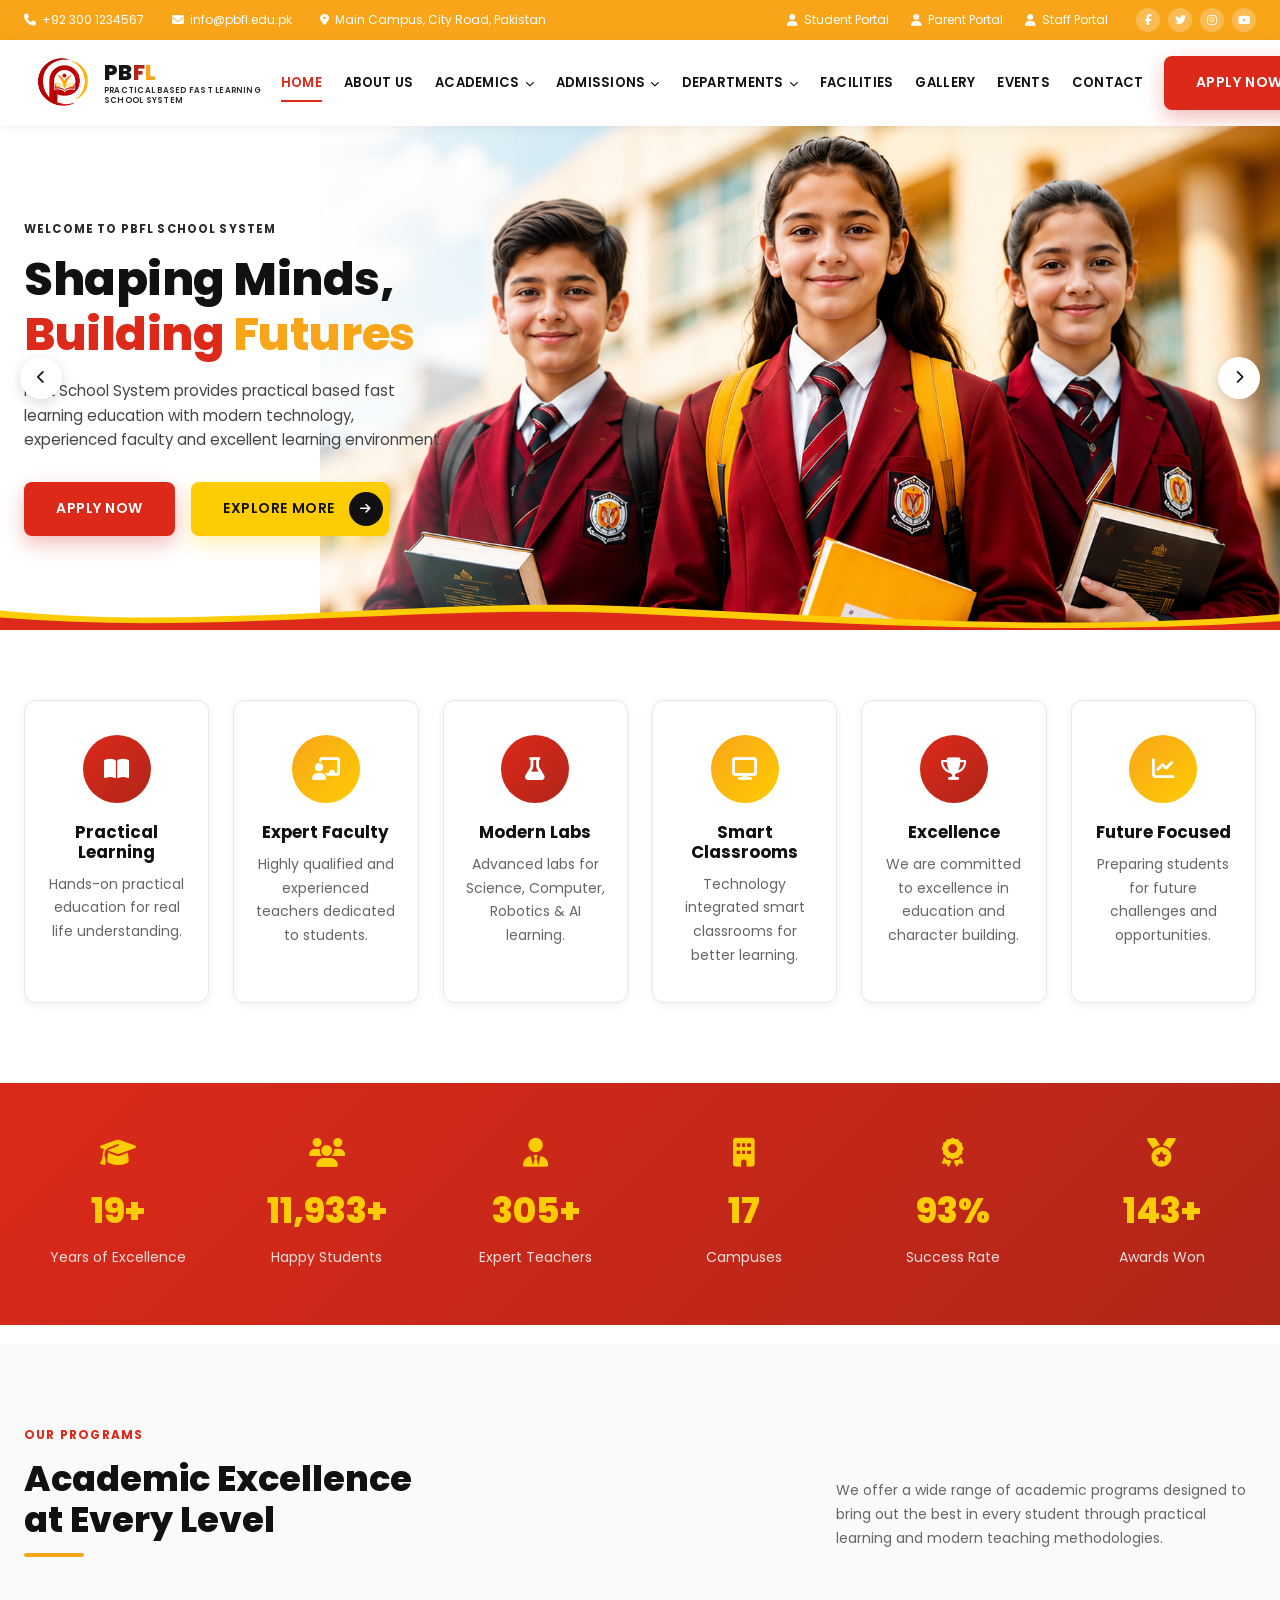
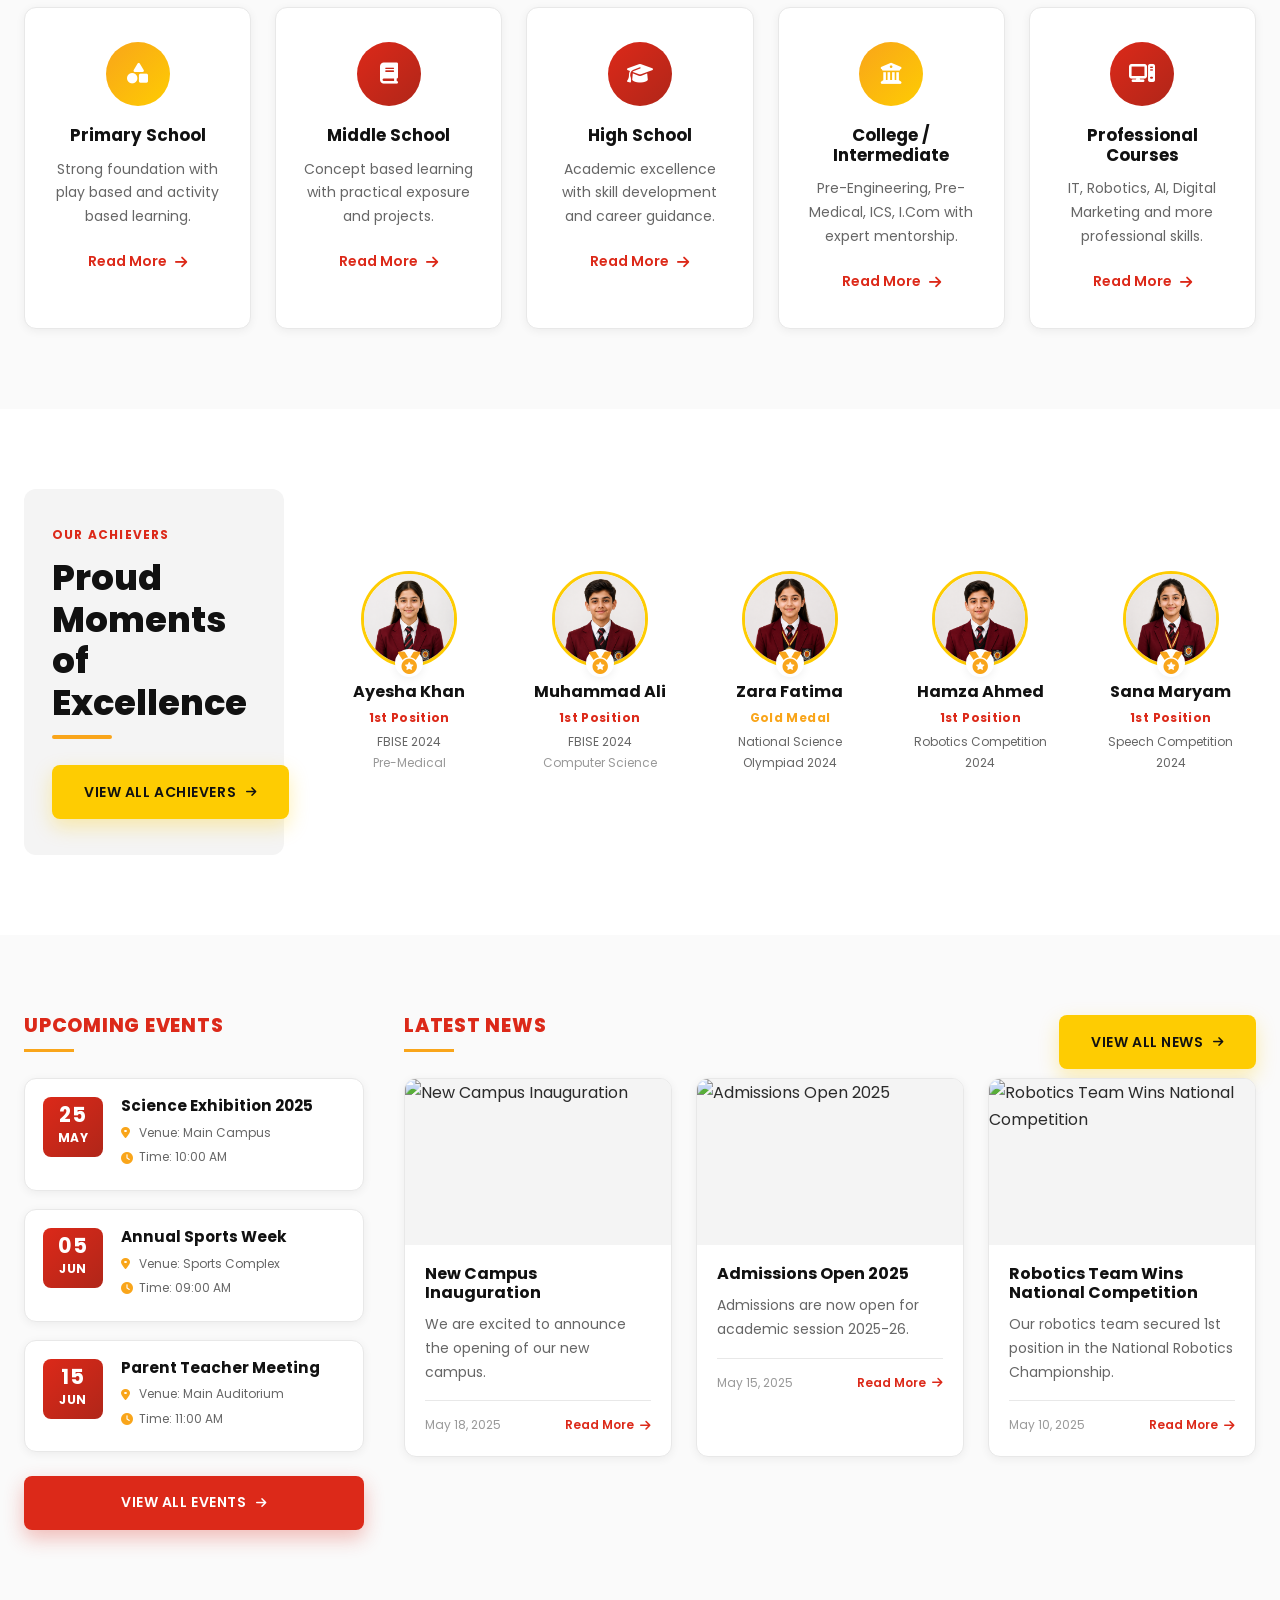
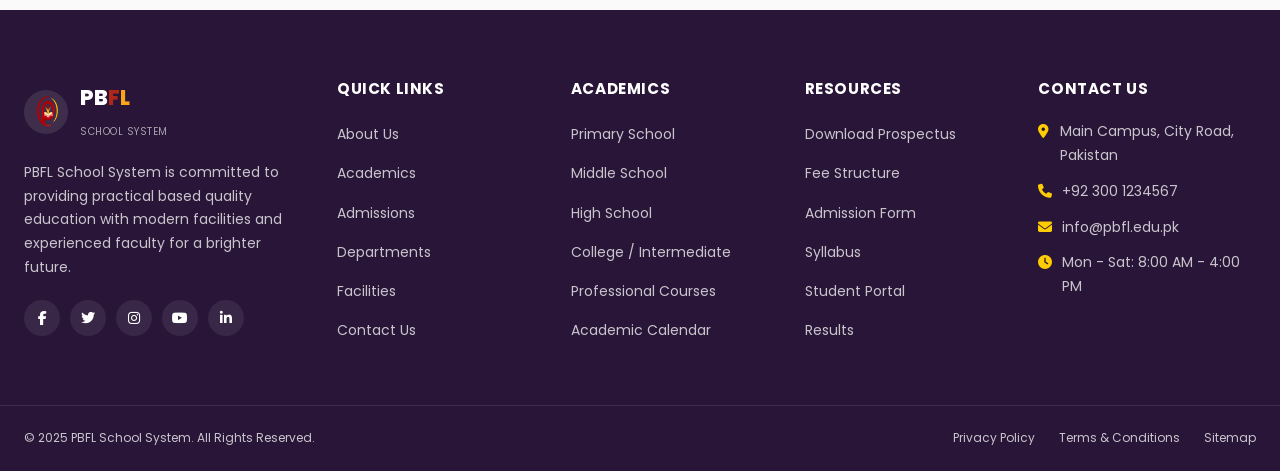
==== index.html @ dac90cd0 "add the indexfile" ====
<!doctype html>
<html lang="en">
  <head>
    <meta charset="UTF-8" />
    <meta name="viewport" content="width=device-width, initial-scale=1.0" />
    <title>PBFL School System | Shaping Minds, Building Futures</title>
    <meta
      name="description"
      content="PBFL School System provides practical based fast learning education with modern technology, experienced faculty and excellent learning environment."
    />
    <link rel="preconnect" href="https://fonts.googleapis.com" />
    <link rel="preconnect" href="https://fonts.gstatic.com" crossorigin />
    <link
      href="https://fonts.googleapis.com/css2?family=Poppins:wght@300;400;500;600;700;800;900&display=swap"
      rel="stylesheet"
    />
    <link
      rel="stylesheet"
      href="https://cdnjs.cloudflare.com/ajax/libs/font-awesome/6.5.1/css/all.min.css"
    />
    <link rel="stylesheet" href="style.css" />
  </head>
  <body>
    <header class="site-header" id="siteHeader">
      <div class="top-bar">
        <div class="container top-bar__inner">
          <ul class="top-bar__contact">
            <li><i class="fa-solid fa-phone"></i> +92 300 1234567</li>
            <li><i class="fa-solid fa-envelope"></i> info@pbfl.edu.pk</li>
            <li>
              <i class="fa-solid fa-location-dot"></i> Main Campus, City Road,
              Pakistan
            </li>
          </ul>
          <div class="top-bar__right">
            <ul class="top-bar__portals">
              <li>
                <a href="#"><i class="fa-solid fa-user"></i> Student Portal</a>
              </li>
              <li>
                <a href="#"><i class="fa-solid fa-user"></i> Parent Portal</a>
              </li>
              <li>
                <a href="#"><i class="fa-solid fa-user"></i> Staff Portal</a>
              </li>
            </ul>
            <ul class="top-bar__social">
              <li>
                <a href="#" aria-label="Facebook"
                  ><i class="fa-brands fa-facebook-f"></i
                ></a>
              </li>
              <li>
                <a href="#" aria-label="Twitter"
                  ><i class="fa-brands fa-twitter"></i
                ></a>
              </li>
              <li>
                <a href="#" aria-label="Instagram"
                  ><i class="fa-brands fa-instagram"></i
                ></a>
              </li>
              <li>
                <a href="#" aria-label="YouTube"
                  ><i class="fa-brands fa-youtube"></i
                ></a>
              </li>
            </ul>
          </div>
        </div>
      </div>

      <nav class="navbar" id="navbar">
        <div class="container navbar__inner">
          <a href="#" class="navbar__logo">
            <img
              src="images/logo-1.png"
              alt="PBFL School System Logo"
              class="navbar__logo-img"
            />
            <span class="navbar__logo-text">
              <strong
                ><span class="logo-letter logo-letter--dark">P</span
                ><span class="logo-letter logo-letter--dark">B</span
                ><span class="logo-letter logo-letter--red">F</span
                ><span class="logo-letter logo-letter--gold">L</span></strong
              >
              <small>PRACTICAL BASED FAST LEARNING<br />SCHOOL SYSTEM</small>
            </span>
          </a>

          <ul class="navbar__menu" id="navbarMenu">
            <li><a href="#home" class="active">HOME</a></li>
            <li><a href="#about">ABOUT US</a></li>
            <li class="has-dropdown">
              <a href="#academics"
                >ACADEMICS <i class="fa-solid fa-chevron-down"></i
              ></a>
              <ul class="dropdown">
                <li><a href="#">Primary School</a></li>
                <li><a href="#">Middle School</a></li>
                <li><a href="#">High School</a></li>
              </ul>
            </li>
            <li class="has-dropdown">
              <a href="#admissions"
                >ADMISSIONS <i class="fa-solid fa-chevron-down"></i
              ></a>
              <ul class="dropdown">
                <li><a href="#">Admission Form</a></li>
                <li><a href="#">Fee Structure</a></li>
                <li><a href="#">Prospectus</a></li>
              </ul>
            </li>
            <li class="has-dropdown">
              <a href="#departments"
                >DEPARTMENTS <i class="fa-solid fa-chevron-down"></i
              ></a>
              <ul class="dropdown">
                <li><a href="#">Science</a></li>
                <li><a href="#">Computer</a></li>
                <li><a href="#">Arts</a></li>
              </ul>
            </li>
            <li><a href="#facilities">FACILITIES</a></li>
            <li><a href="#gallery">GALLERY</a></li>
            <li><a href="#events">EVENTS</a></li>
            <li><a href="#contact">CONTACT</a></li>
          </ul>

          <a href="#admissions" class="btn btn--primary navbar__cta"
            >APPLY NOW</a
          >

          <button
            class="navbar__toggle"
            id="navbarToggle"
            aria-label="Toggle navigation"
          >
            <span></span>
            <span></span>
            <span></span>
          </button>
        </div>
      </nav>
    </header>

    <main>
      <!-- Hero Section -->
      <section class="hero" id="home">
        <div class="hero__bg">
          <img
            src="images/hero.png"
            alt="PBFL students holding books"
            class="hero__bg-image"
          />
          <div class="hero__bg-overlay"></div>
        </div>

        <div class="container hero__inner">
          <div class="hero__content" data-reveal>
            <p class="hero__eyebrow">WELCOME TO PBFL SCHOOL SYSTEM</p>
            <h1 class="hero__heading">
              Shaping Minds,<br />
              <span class="text-highlight"
                >Building <span class="text-gold">Futures</span></span
              >
            </h1>
            <p class="hero__description">
              PBFL School System provides practical based fast learning
              education with modern technology, experienced faculty and
              excellent learning environment.
            </p>
            <div class="hero__buttons">
              <a href="#admissions" class="btn btn--primary">APPLY NOW</a>
              <a href="#about" class="btn btn--secondary"
                >EXPLORE MORE <i class="fa-solid fa-arrow-right"></i
              ></a>
            </div>
          </div>
        </div>

        <button
          class="hero__arrow hero__arrow--left"
          aria-label="Previous slide"
          id="heroPrev"
        >
          <i class="fa-solid fa-chevron-left"></i>
        </button>
        <button
          class="hero__arrow hero__arrow--right"
          aria-label="Next slide"
          id="heroNext"
        >
          <i class="fa-solid fa-chevron-right"></i>
        </button>

        <div class="hero__wave">
          <svg
            viewBox="0 0 1440 100"
            preserveAspectRatio="none"
            xmlns="http://www.w3.org/2000/svg"
          >
            <path
              d="M0,40 C240,100 480,0 720,30 C960,60 1200,100 1440,50 L1440,100 L0,100 Z"
              class="hero__wave-gold"
            ></path>
            <path
              d="M0,60 C240,110 480,20 720,50 C960,80 1200,110 1440,70 L1440,100 L0,100 Z"
              class="hero__wave-red"
            ></path>
          </svg>
        </div>
      </section>

      <!-- Features -->
      <section class="features">
        <div class="container features__grid">
          <div class="feature-card" data-reveal>
            <div class="feature-card__icon feature-card__icon--red">
              <i class="fa-solid fa-book-open"></i>
            </div>
            <h3>Practical Learning</h3>
            <p>Hands-on practical education for real life understanding.</p>
          </div>
          <div class="feature-card" data-reveal>
            <div class="feature-card__icon feature-card__icon--gold">
              <i class="fa-solid fa-chalkboard-user"></i>
            </div>
            <h3>Expert Faculty</h3>
            <p>
              Highly qualified and experienced teachers dedicated to students.
            </p>
          </div>
          <div class="feature-card" data-reveal>
            <div class="feature-card__icon feature-card__icon--red">
              <i class="fa-solid fa-flask"></i>
            </div>
            <h3>Modern Labs</h3>
            <p>
              Advanced labs for Science, Computer, Robotics &amp; AI learning.
            </p>
          </div>
          <div class="feature-card" data-reveal>
            <div class="feature-card__icon feature-card__icon--gold">
              <i class="fa-solid fa-display"></i>
            </div>
            <h3>Smart Classrooms</h3>
            <p>Technology integrated smart classrooms for better learning.</p>
          </div>
          <div class="feature-card" data-reveal>
            <div class="feature-card__icon feature-card__icon--red">
              <i class="fa-solid fa-trophy"></i>
            </div>
            <h3>Excellence</h3>
            <p>
              We are committed to excellence in education and character
              building.
            </p>
          </div>
          <div class="feature-card" data-reveal>
            <div class="feature-card__icon feature-card__icon--gold">
              <i class="fa-solid fa-chart-line"></i>
            </div>
            <h3>Future Focused</h3>
            <p>Preparing students for future challenges and opportunities.</p>
          </div>
        </div>
      </section>

      <!-- Statistics -->
      <section class="statistics">
        <div class="container statistics__grid">
          <div class="stat-item" data-reveal>
            <i class="fa-solid fa-graduation-cap"></i>
            <span class="stat-item__number" data-count="20" data-suffix="+"
              >0</span
            >
            <p>Years of Excellence</p>
          </div>
          <div class="stat-item" data-reveal>
            <i class="fa-solid fa-users"></i>
            <span class="stat-item__number" data-count="12500" data-suffix="+"
              >0</span
            >
            <p>Happy Students</p>
          </div>
          <div class="stat-item" data-reveal>
            <i class="fa-solid fa-user-tie"></i>
            <span class="stat-item__number" data-count="320" data-suffix="+"
              >0</span
            >
            <p>Expert Teachers</p>
          </div>
          <div class="stat-item" data-reveal>
            <i class="fa-solid fa-building"></i>
            <span class="stat-item__number" data-count="18" data-suffix=""
              >0</span
            >
            <p>Campuses</p>
          </div>
          <div class="stat-item" data-reveal>
            <i class="fa-solid fa-award"></i>
            <span class="stat-item__number" data-count="98" data-suffix="%"
              >0</span
            >
            <p>Success Rate</p>
          </div>
          <div class="stat-item" data-reveal>
            <i class="fa-solid fa-medal"></i>
            <span class="stat-item__number" data-count="150" data-suffix="+"
              >0</span
            >
            <p>Awards Won</p>
          </div>
        </div>
      </section>

      <!-- Programs -->
      <section class="programs" id="academics">
        <div class="container">
          <div class="section-head">
            <div class="section-head__text" data-reveal>
              <p class="section-head__eyebrow">OUR PROGRAMS</p>
              <h2 class="section-head__title">
                Academic Excellence<br />at Every Level
              </h2>
            </div>
            <p class="section-head__desc" data-reveal>
              We offer a wide range of academic programs designed to bring out
              the best in every student through practical learning and modern
              teaching methodologies.
            </p>
          </div>

          <div class="programs__grid">
            <div class="program-card" data-reveal>
              <div class="program-card__icon program-card__icon--gold">
                <i class="fa-solid fa-shapes"></i>
              </div>
              <h3>Primary School</h3>
              <p>
                Strong foundation with play based and activity based learning.
              </p>
              <a href="#" class="read-more"
                >Read More <i class="fa-solid fa-arrow-right"></i
              ></a>
            </div>
            <div class="program-card" data-reveal>
              <div class="program-card__icon program-card__icon--red">
                <i class="fa-solid fa-book"></i>
              </div>
              <h3>Middle School</h3>
              <p>
                Concept based learning with practical exposure and projects.
              </p>
              <a href="#" class="read-more"
                >Read More <i class="fa-solid fa-arrow-right"></i
              ></a>
            </div>
            <div class="program-card" data-reveal>
              <div class="program-card__icon program-card__icon--red">
                <i class="fa-solid fa-graduation-cap"></i>
              </div>
              <h3>High School</h3>
              <p>
                Academic excellence with skill development and career guidance.
              </p>
              <a href="#" class="read-more"
                >Read More <i class="fa-solid fa-arrow-right"></i
              ></a>
            </div>
            <div class="program-card" data-reveal>
              <div class="program-card__icon program-card__icon--gold">
                <i class="fa-solid fa-building-columns"></i>
              </div>
              <h3>College / Intermediate</h3>
              <p>
                Pre-Engineering, Pre-Medical, ICS, I.Com with expert mentorship.
              </p>
              <a href="#" class="read-more"
                >Read More <i class="fa-solid fa-arrow-right"></i
              ></a>
            </div>
            <div class="program-card" data-reveal>
              <div class="program-card__icon program-card__icon--red">
                <i class="fa-solid fa-computer"></i>
              </div>
              <h3>Professional Courses</h3>
              <p>
                IT, Robotics, AI, Digital Marketing and more professional
                skills.
              </p>
              <a href="#" class="read-more"
                >Read More <i class="fa-solid fa-arrow-right"></i
              ></a>
            </div>
          </div>
        </div>
      </section>

      <!-- Achievers -->
      <section class="achievers">
        <div class="container achievers__inner">
          <div class="achievers__intro" data-reveal>
            <p class="section-head__eyebrow">OUR ACHIEVERS</p>
            <h2 class="section-head__title">
              Proud Moments<br />of Excellence
            </h2>
            <a href="#" class="btn btn--secondary"
              >VIEW ALL ACHIEVERS <i class="fa-solid fa-arrow-right"></i
            ></a>
          </div>

          <div class="achievers__list">
            <div class="achiever-card" data-reveal>
              <div class="achiever-card__avatar">
                <img src="images/acheiver-1.png" alt="Ayesha Khan" />
                <i
                  class="fa-solid fa-medal achiever-card__wreath"
                  aria-hidden="true"
                ></i>
              </div>
              <h4>Ayesha Khan</h4>
              <p class="achiever-card__position">1st Position</p>
              <p class="achiever-card__detail">FBISE 2024</p>
              <p class="achiever-card__sub">Pre-Medical</p>
            </div>
            <div class="achiever-card" data-reveal>
              <div class="achiever-card__avatar">
                <img src="images/acheiver-2.png" alt="Muhammad Ali" />
                <i
                  class="fa-solid fa-medal achiever-card__wreath"
                  aria-hidden="true"
                ></i>
              </div>
              <h4>Muhammad Ali</h4>
              <p class="achiever-card__position">1st Position</p>
              <p class="achiever-card__detail">FBISE 2024</p>
              <p class="achiever-card__sub">Computer Science</p>
            </div>
            <div class="achiever-card" data-reveal>
              <div class="achiever-card__avatar">
                <img src="images/acheiver-3.png" alt="Zara Fatima" />
                <i
                  class="fa-solid fa-medal achiever-card__wreath"
                  aria-hidden="true"
                ></i>
              </div>
              <h4>Zara Fatima</h4>
              <p class="achiever-card__position achiever-card__position--gold">
                Gold Medal
              </p>
              <p class="achiever-card__detail">
                National Science Olympiad 2024
              </p>
            </div>
            <div class="achiever-card" data-reveal>
              <div class="achiever-card__avatar">
                <img src="images/acheiver-4.png" alt="Hamza Ahmed" />
                <i
                  class="fa-solid fa-medal achiever-card__wreath"
                  aria-hidden="true"
                ></i>
              </div>
              <h4>Hamza Ahmed</h4>
              <p class="achiever-card__position">1st Position</p>
              <p class="achiever-card__detail">Robotics Competition 2024</p>
            </div>
            <div class="achiever-card" data-reveal>
              <div class="achiever-card__avatar">
                <img src="images/acheiver-5.png" alt="Sana Maryam" />
                <i
                  class="fa-solid fa-medal achiever-card__wreath"
                  aria-hidden="true"
                ></i>
              </div>
              <h4>Sana Maryam</h4>
              <p class="achiever-card__position">1st Position</p>
              <p class="achiever-card__detail">Speech Competition 2024</p>
            </div>
          </div>
        </div>
      </section>

      <!-- Events & News -->
      <section class="events-news" id="events">
        <div class="container events-news__grid">
          <div class="events-col" data-reveal>
            <h2 class="events-col__title">UPCOMING EVENTS</h2>
            <div class="event-item">
              <div class="event-item__date"><span>25</span>MAY</div>
              <div class="event-item__info">
                <h4>Science Exhibition 2025</h4>
                <p>
                  <i class="fa-solid fa-location-dot"></i> Venue: Main Campus
                </p>
                <p><i class="fa-solid fa-clock"></i> Time: 10:00 AM</p>
              </div>
            </div>
            <div class="event-item">
              <div class="event-item__date"><span>05</span>JUN</div>
              <div class="event-item__info">
                <h4>Annual Sports Week</h4>
                <p>
                  <i class="fa-solid fa-location-dot"></i> Venue: Sports Complex
                </p>
                <p><i class="fa-solid fa-clock"></i> Time: 09:00 AM</p>
              </div>
            </div>
            <div class="event-item">
              <div class="event-item__date"><span>15</span>JUN</div>
              <div class="event-item__info">
                <h4>Parent Teacher Meeting</h4>
                <p>
                  <i class="fa-solid fa-location-dot"></i> Venue: Main
                  Auditorium
                </p>
                <p><i class="fa-solid fa-clock"></i> Time: 11:00 AM</p>
              </div>
            </div>
            <a href="#" class="btn btn--primary events-col__btn"
              >VIEW ALL EVENTS <i class="fa-solid fa-arrow-right"></i
            ></a>
          </div>

          <div class="news-col" data-reveal>
            <div class="news-col__head">
              <h2 class="news-col__title">LATEST NEWS</h2>
              <a href="#" class="btn btn--secondary"
                >VIEW ALL NEWS <i class="fa-solid fa-arrow-right"></i
              ></a>
            </div>

            <div class="news-col__grid">
              <article class="news-card">
                <div class="news-card__image">
                  <img src="images/news1.jpg" alt="New Campus Inauguration" />
                </div>
                <div class="news-card__body">
                  <h4>New Campus Inauguration</h4>
                  <p>
                    We are excited to announce the opening of our new campus.
                  </p>
                  <div class="news-card__meta">
                    <span>May 18, 2025</span>
                    <a href="#"
                      >Read More <i class="fa-solid fa-arrow-right"></i
                    ></a>
                  </div>
                </div>
              </article>
              <article class="news-card">
                <div class="news-card__image">
                  <img src="images/news2.jpg" alt="Admissions Open 2025" />
                </div>
                <div class="news-card__body">
                  <h4>Admissions Open 2025</h4>
                  <p>Admissions are now open for academic session 2025-26.</p>
                  <div class="news-card__meta">
                    <span>May 15, 2025</span>
                    <a href="#"
                      >Read More <i class="fa-solid fa-arrow-right"></i
                    ></a>
                  </div>
                </div>
              </article>
              <article class="news-card">
                <div class="news-card__image">
                  <img
                    src="images/news3.jpg"
                    alt="Robotics Team Wins National Competition"
                  />
                </div>
                <div class="news-card__body">
                  <h4>Robotics Team Wins National Competition</h4>
                  <p>
                    Our robotics team secured 1st position in the National
                    Robotics Championship.
                  </p>
                  <div class="news-card__meta">
                    <span>May 10, 2025</span>
                    <a href="#"
                      >Read More <i class="fa-solid fa-arrow-right"></i
                    ></a>
                  </div>
                </div>
              </article>
            </div>
          </div>
        </div>
      </section>
    </main>

    <!-- Footer -->
    <footer class="site-footer" id="contact">
      <div class="container site-footer__grid">
        <div class="footer-col footer-col--about">
          <a href="#" class="footer-logo">
            <img src="images/logo-1.png" alt="PBFL School System Logo" />
            <span>
              <strong
                ><span class="logo-letter logo-letter--light">P</span
                ><span class="logo-letter logo-letter--light">B</span
                ><span class="logo-letter logo-letter--red">F</span
                ><span class="logo-letter logo-letter--gold">L</span></strong
              >
              <small>SCHOOL SYSTEM</small>
            </span>
          </a>
          <p>
            PBFL School System is committed to providing practical based quality
            education with modern facilities and experienced faculty for a
            brighter future.
          </p>
          <ul class="footer-social">
            <li>
              <a href="#" aria-label="Facebook"
                ><i class="fa-brands fa-facebook-f"></i
              ></a>
            </li>
            <li>
              <a href="#" aria-label="Twitter"
                ><i class="fa-brands fa-twitter"></i
              ></a>
            </li>
            <li>
              <a href="#" aria-label="Instagram"
                ><i class="fa-brands fa-instagram"></i
              ></a>
            </li>
            <li>
              <a href="#" aria-label="YouTube"
                ><i class="fa-brands fa-youtube"></i
              ></a>
            </li>
            <li>
              <a href="#" aria-label="LinkedIn"
                ><i class="fa-brands fa-linkedin-in"></i
              ></a>
            </li>
          </ul>
        </div>

        <div class="footer-col">
          <h4>QUICK LINKS</h4>
          <ul>
            <li><a href="#">About Us</a></li>
            <li><a href="#">Academics</a></li>
            <li><a href="#">Admissions</a></li>
            <li><a href="#">Departments</a></li>
            <li><a href="#">Facilities</a></li>
            <li><a href="#">Contact Us</a></li>
          </ul>
        </div>

        <div class="footer-col">
          <h4>ACADEMICS</h4>
          <ul>
            <li><a href="#">Primary School</a></li>
            <li><a href="#">Middle School</a></li>
            <li><a href="#">High School</a></li>
            <li><a href="#">College / Intermediate</a></li>
            <li><a href="#">Professional Courses</a></li>
            <li><a href="#">Academic Calendar</a></li>
          </ul>
        </div>

        <div class="footer-col">
          <h4>RESOURCES</h4>
          <ul>
            <li><a href="#">Download Prospectus</a></li>
            <li><a href="#">Fee Structure</a></li>
            <li><a href="#">Admission Form</a></li>
            <li><a href="#">Syllabus</a></li>
            <li><a href="#">Student Portal</a></li>
            <li><a href="#">Results</a></li>
          </ul>
        </div>

        <div class="footer-col">
          <h4>CONTACT US</h4>
          <ul class="footer-contact">
            <li>
              <i class="fa-solid fa-location-dot"></i> Main Campus, City Road,
              Pakistan
            </li>
            <li><i class="fa-solid fa-phone"></i> +92 300 1234567</li>
            <li><i class="fa-solid fa-envelope"></i> info@pbfl.edu.pk</li>
            <li>
              <i class="fa-solid fa-clock"></i> Mon - Sat: 8:00 AM - 4:00 PM
            </li>
          </ul>
        </div>
      </div>

      <div class="site-footer__bottom">
        <div class="container site-footer__bottom-inner">
          <p>&copy; 2025 PBFL School System. All Rights Reserved.</p>
          <ul>
            <li><a href="#">Privacy Policy</a></li>
            <li><a href="#">Terms &amp; Conditions</a></li>
            <li><a href="#">Sitemap</a></li>
          </ul>
        </div>
      </div>
    </footer>

    <button id="backToTop" class="back-to-top" aria-label="Back to top">
      <i class="fa-solid fa-arrow-up"></i>
    </button>

    <script src="script.js"></script>
  </body>
</html>
---- style.css ----
/* ==========================================================================
   PBFL SCHOOL SYSTEM — STYLESHEET
   ========================================================================== */

/* ---------- Root Variables ---------- */
:root{
  /* Colors */
  --primary:#DC2919;
  --primary-dark:#B02619;
  --secondary:#FECC02;
  --gold:#F9A51A;
  --maroon:#6B1712;
  --purple:#281537;
  --black:#020101;
  --white:#FFFFFF;
  --light:#FAFAFA;
  --gray:#F4F4F4;
  --text:#2B2B2B;
  --heading:#111111;
  --border:#E8E8E8;

  --gradient-primary: linear-gradient(135deg, var(--primary) 0%, var(--primary-dark) 100%);
  --gradient-gold: linear-gradient(135deg, var(--gold) 0%, var(--secondary) 100%);

  --shadow-sm: 0 2px 10px rgba(2,1,1,.06);
  --shadow: 0 10px 30px rgba(2,1,1,.08);
  --shadow-lg: 0 20px 45px rgba(2,1,1,.12);

  --radius-sm: 8px;
  --radius: 12px;
  --radius-lg: 20px;
  --radius-round: 50%;
  --radius-pill: 999px;

  --transition-fast: .2s ease;
  --transition: .35s ease;
  --transition-slow: .6s ease;

  --container: 1380px;
  --navbar-height: 86px;
  --topbar-height: 40px;
  --section-padding: 80px;
  --section-padding-sm: 50px;
  --btn-height: 54px;

  --font-base: 'Poppins', sans-serif;
  --fs-h1: 2.9rem;
  --fs-h2: 2.2rem;
  --fs-h3: 1.25rem;
  --fs-body: 1rem;
  --fs-sm: 0.875rem;
  --fs-xs: 0.75rem;
  --lh-heading: 1.18;
  --lh-body: 1.7;
  --ls-wide: 0.04em;
  --ls-wider: 0.1em;

  --z-header: 1000;
  --z-dropdown: 1010;
  --z-back-to-top: 999;
  --z-overlay: 1050;

  --opacity-muted: .85;
  --blur-glass: blur(8px);
}

*,
*::before,
*::after{
  margin:0;
  padding:0;
  box-sizing:border-box;
}

html{
  scroll-behavior:smooth;
  scroll-padding-top: calc(var(--navbar-height) + var(--topbar-height));
}

body{
  font-family:var(--font-base);
  color:var(--text);
  line-height:var(--lh-body);
  background:var(--white);
  overflow-x:hidden;
  -webkit-font-smoothing:antialiased;
}

img{ max-width:100%; display:block; }
a{ text-decoration:none; color:inherit; }
ul{ list-style:none; }
button{ font-family:inherit; cursor:pointer; border:none; background:none; }
input{ font-family:inherit; }

h1,h2,h3,h4,h5,h6{
  color:var(--heading);
  line-height:var(--lh-heading);
  font-weight:700;
}

.container{
  width:100%;
  max-width:var(--container);
  margin-inline:auto;
  padding-inline:24px;
}

:focus-visible{
  outline:3px solid var(--gold);
  outline-offset:2px;
}

@media (prefers-reduced-motion: reduce){
  *{
    animation-duration:0.001ms !important;
    animation-iteration-count:1 !important;
    transition-duration:0.001ms !important;
    scroll-behavior:auto !important;
  }
}

/* ---------- Buttons ---------- */
.btn{
  display:inline-flex;
  align-items:center;
  justify-content:center;
  gap:10px;
  height:var(--btn-height);
  padding-inline:32px;
  border-radius:var(--radius-sm);
  font-size:var(--fs-sm);
  font-weight:600;
  letter-spacing:var(--ls-wide);
  white-space:nowrap;
  transition:transform var(--transition-fast), box-shadow var(--transition-fast), background var(--transition-fast);
}

.btn i{ font-size:.85em; transition:transform var(--transition-fast); }

.btn--primary{
  background:var(--primary);
  color:var(--white);
  box-shadow:0 8px 20px rgba(220,41,25,.3);
}
.btn--primary:hover{
  background:var(--primary-dark);
  transform:translateY(-3px);
  box-shadow:0 14px 26px rgba(220,41,25,.38);
}

.btn--secondary{
  background:var(--secondary);
  color:var(--heading);
  box-shadow:0 8px 20px rgba(254,204,2,.3);
}
.btn--secondary:hover{
  background:var(--gold);
  transform:translateY(-3px);
  box-shadow:0 14px 26px rgba(249,165,26,.4);
}

.btn--gold{
  background:var(--gold);
  color:var(--white);
}
.btn--gold:hover{
  background:var(--secondary);
  color:var(--heading);
  transform:translateY(-3px);
}

.btn:hover i{ transform:translateX(4px); }

/* ==========================================================================
   HEADER
   ========================================================================== */
.site-header{
  position:sticky;
  top:0;
  left:0;
  right:0;
  z-index:var(--z-header);
  width:100%;
}

.top-bar{
  background:var(--gold);
  color:var(--white);
  height:var(--topbar-height);
  display:flex;
  align-items:center;
  font-size:var(--fs-xs);
}

.top-bar__inner{
  display:flex;
  align-items:center;
  justify-content:space-between;
  gap:20px;
}

.top-bar__contact{
  display:flex;
  align-items:center;
  gap:28px;
}

.top-bar__contact li{
  display:flex;
  align-items:center;
  gap:8px;
}

.top-bar__right{
  display:flex;
  align-items:center;
  gap:28px;
}

.top-bar__portals{
  display:flex;
  align-items:center;
  gap:22px;
}

.top-bar__portals a,
.top-bar__contact li{
  display:flex;
  align-items:center;
  gap:6px;
}

.top-bar__portals a:hover{ text-decoration:underline; }

.top-bar__social{
  display:flex;
  align-items:center;
  gap:8px;
}

.top-bar__social a{
  width:24px;
  height:24px;
  border-radius:var(--radius-round);
  background:rgba(255,255,255,.25);
  display:flex;
  align-items:center;
  justify-content:center;
  font-size:11px;
  transition:background var(--transition-fast);
}

.top-bar__social a:hover{ background:var(--white); color:var(--gold); }

.navbar{
  background:var(--white);
  height:var(--navbar-height);
  box-shadow:var(--shadow-sm);
  transition:box-shadow var(--transition), height var(--transition);
}

.site-header.is-scrolled .navbar{
  box-shadow:var(--shadow-lg);
}

.navbar__inner{
  height:100%;
  display:flex;
  align-items:center;
  justify-content:space-between;
  gap:20px;
  flex-wrap:nowrap;
}

.navbar__logo{
  display:flex;
  align-items:center;
  gap:10px;
  flex-shrink:0;
}

.navbar__logo-img{
  width:70px;
  height:70px;
  border-radius:var(--radius-round);
  object-fit:cover;
  /* background:var(--gray); */
  flex-shrink:0;
}

.navbar__logo-text{
  display:flex;
  flex-direction:column;
  line-height:1.2;
  white-space:nowrap;
}

.navbar__logo-text strong{
  font-size:1.35rem;
  font-weight:800;
  letter-spacing:.02em;
}

/* PBFL wordmark — each letter colored to match the brand logo:
   P/B dark, F red, L gold */
.logo-letter--dark{ color:#141414; }
.logo-letter--light{ color:var(--white); }
.logo-letter--red{ color:var(--primary-dark); }
.logo-letter--gold{ color:var(--gold); }

.navbar__logo-text small{
  font-size:8px;
  font-weight:600;
  color:var(--text);
  letter-spacing:.03em;
  white-space:nowrap;
}

.navbar__menu{
  display:flex;
  align-items:center;
  gap:22px;
  flex-wrap:nowrap;
  flex:1;
  justify-content:center;
}

.navbar__menu > li{ position:relative; flex-shrink:0; }

.navbar__menu a{
  font-size:.82rem;
  font-weight:600;
  color:var(--heading);
  letter-spacing:.02em;
  display:flex;
  align-items:center;
  gap:5px;
  padding:8px 0;
  position:relative;
  white-space:nowrap;
  transition:color var(--transition-fast);
}

.navbar__menu a i{ font-size:9px; }

.navbar__menu a::after{
  content:"";
  position:absolute;
  left:0; bottom:0;
  width:0;
  height:2px;
  background:var(--primary);
  transition:width var(--transition-fast);
}

.navbar__menu a:hover,
.navbar__menu a.active{ color:var(--primary); }

.navbar__menu a:hover::after,
.navbar__menu a.active::after{ width:100%; }

.dropdown{
  position:absolute;
  top:calc(100% + 14px);
  left:0;
  min-width:200px;
  background:var(--white);
  border-radius:var(--radius-sm);
  box-shadow:var(--shadow-lg);
  padding:10px;
  opacity:0;
  visibility:hidden;
  transform:translateY(10px);
  transition:opacity var(--transition), transform var(--transition), visibility var(--transition);
  z-index:var(--z-dropdown);
}

.has-dropdown:hover .dropdown,
.has-dropdown:focus-within .dropdown{
  opacity:1;
  visibility:visible;
  transform:translateY(0);
}

.dropdown li a{
  padding:10px 12px;
  border-radius:6px;
  display:block;
}

.dropdown li a:hover{ background:var(--gray); color:var(--primary); }
.dropdown li a::after{ display:none; }

.navbar__cta{ flex-shrink:0; }

.navbar__toggle{
  display:none;
  flex-direction:column;
  gap:5px;
  width:30px;
}

.navbar__toggle span{
  width:100%;
  height:3px;
  background:var(--heading);
  border-radius:2px;
  transition:transform var(--transition-fast), opacity var(--transition-fast);
}

.navbar__toggle.is-open span:nth-child(1){ transform:translateY(8px) rotate(45deg); }
.navbar__toggle.is-open span:nth-child(2){ opacity:0; }
.navbar__toggle.is-open span:nth-child(3){ transform:translateY(-8px) rotate(-45deg); }

/* ==========================================================================
   HERO — full-width background image behind the text (previous layout),
   with the overlay fixed so it no longer covers the third student
   ========================================================================== */
.hero{
  position:relative;
  overflow:hidden;
  height:clamp(440px, 56vh, 560px);
  display:flex;
  align-items:center;
  padding-block:40px;
}

.hero__bg{
  position:absolute;
  inset:0;
  z-index:0;
}

.hero__bg-image{

  width:75%;

  height:100%;

  object-fit:cover;

    margin-left: auto;  /* eats up space on the left instead */



  object-position:center 20%;

  display:block;

}

/* Narrow, low-opacity fade: just enough backing for the text block,
   without washing out the rest of the photo (that's what was hiding
   the third student before). Text legibility is reinforced separately
   with text-shadow below, not by a big flat white panel. */
.hero__bg-overlay{
  position:absolute;
  inset:0;
  background:linear-gradient(90deg,
    rgba(255,255,255,.92) 0%,
    rgba(255,255,255,.78) 14%,
    rgba(255,255,255,.42) 24%,
    rgba(255,255,255,.12) 34%,
    rgba(255,255,255,0) 42%
  );
}

.hero__inner{
  position:relative;
  z-index:2;
  width:100%;
}

.hero__content{
  max-width:480px;
}

.hero__eyebrow{
  color:var(--text);
  font-weight:700;
  letter-spacing:var(--ls-wider);
  font-size:.72rem;
  margin-bottom:12px;
  text-shadow:0 1px 3px rgba(255,255,255,.6);
}

.hero__heading{
  font-size:var(--fs-h1);
  font-weight:800;
  color:var(--heading);
  margin-bottom:18px;
  letter-spacing:-.01em;
  text-shadow:0 2px 18px rgba(255,255,255,.55), 0 1px 2px rgba(255,255,255,.7);
}

.text-highlight{ color:var(--primary); }
.text-gold{ color:var(--gold); }

.hero__description{
  max-width:420px;
  color:#444;
  font-size:.94rem;
  line-height:1.6;
  margin-bottom:30px;
  text-shadow:0 1px 6px rgba(255,255,255,.75);
  display:-webkit-box;
  -webkit-line-clamp:3;
  -webkit-box-orient:vertical;
  overflow:hidden;
  min-height:calc(1.6em * 3);
}

.hero__buttons{
  display:flex;
  gap:16px;
  flex-wrap:wrap;
  align-items:center;
}

.hero__buttons .btn--secondary{
  padding-right:6px;
  gap:14px;
}

.hero__buttons .btn--secondary i{
  width:34px;
  height:34px;
  border-radius:var(--radius-round);
  background:var(--heading);
  color:var(--white);
  display:flex;
  align-items:center;
  justify-content:center;
  font-size:.75rem;
}

.hero__buttons .btn--secondary:hover i{ background:var(--primary); transform:none; }

.hero__arrow{
  position:absolute;
  top:50%;
  transform:translateY(-50%);
  width:42px;
  height:42px;
  border-radius:var(--radius-round);
  background:var(--white);
  color:var(--heading);
  display:flex;
  align-items:center;
  justify-content:center;
  box-shadow:0 4px 14px rgba(2,1,1,.15);
  z-index:3;
  font-size:.85rem;
  transition:background var(--transition-fast), color var(--transition-fast);
}

.hero__arrow:hover{
  background:var(--primary);
  color:var(--white);
}

.hero__arrow--left{ left:20px; }
.hero__arrow--right{ right:20px; }

.hero__wave{
  position:absolute;
  left:0; right:0; bottom:-2px;
  line-height:0;
  z-index:2;
}

.hero__wave svg{ width:100%; height:36px; display:block; }
.hero__wave-gold{ fill:var(--secondary); }
.hero__wave-red{ fill:var(--primary); }

/* ==========================================================================
   FEATURES
   ========================================================================== */
.features{
  padding-block:70px 60px;
  background:var(--white);
}

.features__grid{
  display:grid;
  grid-template-columns:repeat(6, 1fr);
  gap:24px;
}

.feature-card{
  position:relative;
  text-align:center;
  padding:34px 18px;
  border-radius:var(--radius);
  background:var(--white);
  box-shadow:var(--shadow-sm);
  border:1px solid var(--border);
  overflow:hidden;
  isolation:isolate;
  cursor:default;
  transition:transform .4s cubic-bezier(.22,1,.36,1), box-shadow .4s ease, border-color .4s ease;
}

.feature-card::before{
  content:"";
  position:absolute;
  top:0; left:0; right:0;
  height:4px;
  background:var(--gradient-primary);
  transform:scaleX(0);
  transform-origin:left;
  transition:transform .45s cubic-bezier(.22,1,.36,1);
}

.feature-card::after{
  content:"";
  position:absolute;
  inset:0;
  background:radial-gradient(circle at 50% 0%, rgba(220,41,25,.05), transparent 70%);
  opacity:0;
  transition:opacity .4s ease;
  z-index:-1;
}

.feature-card:hover{
  transform:translateY(-10px);
  box-shadow:0 22px 40px rgba(2,1,1,.12);
  border-color:transparent;
}

.feature-card:hover::before{ transform:scaleX(1); }
.feature-card:hover::after{ opacity:1; }

.feature-card__icon{
  width:68px;
  height:68px;
  border-radius:var(--radius-round);
  display:flex;
  align-items:center;
  justify-content:center;
  color:var(--white);
  font-size:1.4rem;
  margin:0 auto 20px;
  position:relative;
  transition:transform .5s cubic-bezier(.34,1.56,.64,1), box-shadow .4s ease;
}

.feature-card__icon--red{ background:var(--gradient-primary); }
.feature-card__icon--gold{ background:var(--gradient-gold); }

.feature-card:hover .feature-card__icon{
  transform:scale(1.12) rotate(-8deg);
}

.feature-card:hover .feature-card__icon--red{
  box-shadow:0 12px 26px rgba(220,41,25,.4);
}

.feature-card:hover .feature-card__icon--gold{
  box-shadow:0 12px 26px rgba(249,165,26,.4);
}

.feature-card__icon i{ transition:transform .5s ease; }
.feature-card:hover .feature-card__icon i{ transform:scale(1.1); }

.feature-card h3{
  font-size:1.05rem;
  margin-bottom:10px;
  transition:color .3s ease;
}

.feature-card:hover h3{ color:var(--primary); }

.feature-card p{
  font-size:var(--fs-sm);
  color:#666;
}

/* ==========================================================================
   STATISTICS
   ========================================================================== */
.statistics{
  background:var(--gradient-primary);
  padding-block:55px;
  margin-block:20px;
}

.statistics__grid{
  display:grid;
  grid-template-columns:repeat(6, 1fr);
  gap:20px;
  text-align:center;
}

.stat-item i{
  font-size:1.8rem;
  color:var(--secondary);
  margin-bottom:14px;
  display:block;
}

.stat-item__number{
  display:block;
  font-size:2.2rem;
  font-weight:800;
  color:var(--secondary);
  margin-bottom:6px;
}

.stat-item p{
  color:var(--white);
  font-size:var(--fs-sm);
  opacity:var(--opacity-muted);
}

/* ==========================================================================
   SECTION HEAD (shared)
   ========================================================================== */
.section-head{
  display:flex;
  justify-content:space-between;
  align-items:flex-end;
  gap:40px;
  margin-bottom:50px;
}

.section-head__eyebrow{
  color:var(--primary);
  font-weight:700;
  letter-spacing:var(--ls-wider);
  font-size:var(--fs-xs);
  margin-bottom:12px;
}

.section-head__title{
  font-size:var(--fs-h2);
  font-weight:800;
  position:relative;
  padding-bottom:16px;
}

.section-head__title::after{
  content:"";
  position:absolute;
  left:0; bottom:0;
  width:60px;
  height:4px;
  background:var(--gold);
  border-radius:var(--radius-pill);
}

.section-head__desc{
  max-width:420px;
  color:#666;
  font-size:var(--fs-sm);
  padding-bottom:6px;
}

/* ==========================================================================
   PROGRAMS
   ========================================================================== */
.programs{
  padding-block:var(--section-padding);
  background:var(--light);
}

.programs__grid{
  display:grid;
  grid-template-columns:repeat(5, 1fr);
  gap:24px;
}

.program-card{
  position:relative;
  background:var(--white);
  border-radius:var(--radius);
  padding:34px 24px;
  text-align:center;
  box-shadow:var(--shadow-sm);
  border:1px solid var(--border);
  overflow:hidden;
  isolation:isolate;
  transition:transform .45s cubic-bezier(.22,1,.36,1), box-shadow .45s ease, border-color .45s ease;
}

.program-card::before{
  content:"";
  position:absolute;
  inset:0;
  background:var(--gradient-primary);
  clip-path:circle(0% at 50% 100%);
  transition:clip-path .55s cubic-bezier(.22,1,.36,1);
  z-index:-1;
}

.program-card:hover{
  transform:translateY(-12px);
  box-shadow:0 24px 46px rgba(220,41,25,.25);
  border-color:transparent;
}

.program-card:hover::before{
  clip-path:circle(75% at 50% 100%);
}

.program-card__icon{
  width:64px;
  height:64px;
  border-radius:var(--radius-round);
  display:flex;
  align-items:center;
  justify-content:center;
  color:var(--white);
  font-size:1.3rem;
  margin:0 auto 20px;
  transition:transform .5s cubic-bezier(.34,1.56,.64,1), background .4s ease, color .4s ease, box-shadow .4s ease;
}

.program-card__icon--gold{ background:var(--gradient-gold); }
.program-card__icon--red{ background:var(--gradient-primary); }

.program-card:hover .program-card__icon{
  background:var(--white);
  color:var(--primary);
  transform:scale(1.14) rotate(360deg);
  box-shadow:0 10px 24px rgba(2,1,1,.2);
}

.program-card h3{
  font-size:1.05rem;
  margin-bottom:12px;
  transition:color .4s ease;
}

.program-card:hover h3{ color:var(--white); }

.program-card p{
  font-size:var(--fs-sm);
  color:#666;
  margin-bottom:18px;
  transition:color .4s ease;
}

.program-card:hover p{ color:rgba(255,255,255,.9); }

.read-more{
  color:var(--primary);
  font-weight:600;
  font-size:var(--fs-sm);
  display:inline-flex;
  align-items:center;
  gap:8px;
  position:relative;
  transition:color .4s ease;
}

.read-more::after{
  content:"";
  position:absolute;
  left:0; bottom:-3px;
  width:0;
  height:1.5px;
  background:currentColor;
  transition:width .35s ease;
}

.read-more:hover::after{ width:calc(100% - 26px); }

.program-card:hover .read-more{ color:var(--white); }

.read-more i{ transition:transform .35s cubic-bezier(.34,1.56,.64,1); }
.read-more:hover i{ transform:translateX(6px); }

/* ==========================================================================
   ACHIEVERS
   ========================================================================== */
.achievers{
  padding-block:var(--section-padding);
  background:var(--white);
}

.achievers__inner{
  display:grid;
  grid-template-columns:260px 1fr;
  gap:40px;
  align-items:center;
}

.achievers__intro{
  background:var(--gray);
  padding:36px 28px;
  border-radius:var(--radius);
  height:100%;
  display:flex;
  flex-direction:column;
  justify-content:center;
}

.achievers__intro .section-head__title{ margin-bottom:26px; }

.achievers__intro .btn{ align-self:flex-start; }

.achievers__list{
  display:grid;
  grid-template-columns:repeat(5, 1fr);
  gap:20px;
}

.achiever-card{
  text-align:center;
  padding:10px;
}

.achiever-card__avatar{
  position:relative;
  width:96px;
  height:96px;
  margin:0 auto 16px;
}

.achiever-card__avatar img{
  width:100%;
  height:100%;
  border-radius:var(--radius-round);
  object-fit:cover;
  border:3px solid var(--secondary);
  background:var(--gray);
}

.achiever-card__wreath{
  position:absolute;
  bottom:-10px;
  left:50%;
  transform:translateX(-50%);
  color:var(--gold);
  font-size:1.4rem;
  background:var(--white);
  border-radius:var(--radius-round);
  width:28px;
  height:28px;
  display:flex;
  align-items:center;
  justify-content:center;
  box-shadow:var(--shadow-sm);
}

.achiever-card h4{
  font-size:1rem;
  margin-bottom:6px;
}

.achiever-card__position{
  color:var(--primary);
  font-weight:700;
  font-size:var(--fs-xs);
  letter-spacing:.03em;
  margin-bottom:4px;
}

.achiever-card__position--gold{ color:var(--gold); }

.achiever-card__detail{
  font-size:var(--fs-xs);
  color:#666;
}

.achiever-card__sub{
  font-size:var(--fs-xs);
  color:#999;
}

/* ==========================================================================
   EVENTS & NEWS
   ========================================================================== */
.events-news{
  padding-block:var(--section-padding);
  background:var(--light);
}

.events-news__grid{
  display:grid;
  grid-template-columns:340px 1fr;
  gap:40px;
  align-items:start;
}

.events-col__title,
.news-col__title{
  font-size:1.2rem;
  font-weight:800;
  letter-spacing:var(--ls-wide);
  color:var(--primary);
  margin-bottom:26px;
  position:relative;
  padding-bottom:14px;
}

.events-col__title::after,
.news-col__title::after{
  content:"";
  position:absolute;
  left:0; bottom:0;
  width:50px;
  height:3px;
  background:var(--gold);
}

.event-item{
  position:relative;
  display:flex;
  gap:18px;
  background:var(--white);
  border-radius:var(--radius);
  padding:18px;
  margin-bottom:18px;
  box-shadow:var(--shadow-sm);
  border:1px solid var(--border);
  overflow:hidden;
  transition:transform .4s cubic-bezier(.22,1,.36,1), box-shadow .4s ease, border-color .4s ease;
}

.event-item::before{
  content:"";
  position:absolute;
  top:0; left:0; bottom:0;
  width:4px;
  background:var(--gradient-gold);
  transform:scaleY(0);
  transform-origin:bottom;
  transition:transform .4s cubic-bezier(.22,1,.36,1);
}

.event-item:hover{
  transform:translateX(10px);
  box-shadow:0 16px 32px rgba(2,1,1,.12);
  border-color:transparent;
}

.event-item:hover::before{ transform:scaleY(1); }

.event-item__date{
  flex-shrink:0;
  width:60px;
  height:60px;
  border-radius:var(--radius-sm);
  background:var(--gradient-primary);
  color:var(--white);
  display:flex;
  flex-direction:column;
  align-items:center;
  justify-content:center;
  font-size:var(--fs-xs);
  font-weight:700;
  letter-spacing:.05em;
  transition:transform .5s cubic-bezier(.34,1.56,.64,1), box-shadow .4s ease;
}

.event-item:hover .event-item__date{
  transform:rotate(-6deg) scale(1.08);
  box-shadow:0 10px 22px rgba(220,41,25,.35);
}

.event-item__date span{
  font-size:1.3rem;
  line-height:1;
  margin-bottom:2px;
}

.event-item__info h4{
  font-size:.95rem;
  margin-bottom:8px;
  transition:color .35s ease;
}

.event-item:hover .event-item__info h4{ color:var(--primary); }

.event-item__info p{
  font-size:var(--fs-xs);
  color:#666;
  display:flex;
  align-items:center;
  gap:6px;
  margin-bottom:4px;
}

.event-item__info i{ color:var(--gold); width:12px; transition:transform .35s ease; }
.event-item:hover .event-item__info i{ transform:scale(1.2); }

.events-col__btn{ width:100%; margin-top:6px; }

.news-col__head{
  display:flex;
  justify-content:space-between;
  align-items:flex-start;
}

.news-col__grid{
  display:grid;
  grid-template-columns:repeat(3, 1fr);
  gap:24px;
}

.news-card{
  background:var(--white);
  border-radius:var(--radius);
  overflow:hidden;
  box-shadow:var(--shadow-sm);
  border:1px solid var(--border);
  transition:transform .45s cubic-bezier(.22,1,.36,1), box-shadow .45s ease, border-color .45s ease;
}

.news-card:hover{
  transform:translateY(-10px);
  box-shadow:0 24px 44px rgba(2,1,1,.16);
  border-color:transparent;
}

.news-card__image{
  position:relative;
  aspect-ratio:16/10;
  overflow:hidden;
  background:var(--gray);
}

.news-card__image::after{
  content:"";
  position:absolute;
  inset:0;
  background:linear-gradient(to top, rgba(2,1,1,.6) 0%, rgba(2,1,1,0) 55%);
  opacity:0;
  transition:opacity .4s ease;
}

.news-card__image::before{
  content:"\f061";
  font-family:"Font Awesome 6 Free";
  font-weight:900;
  position:absolute;
  top:16px;
  right:16px;
  width:38px;
  height:38px;
  border-radius:var(--radius-round);
  background:var(--secondary);
  color:var(--heading);
  display:flex;
  align-items:center;
  justify-content:center;
  font-size:.85rem;
  transform:scale(0) rotate(-45deg);
  opacity:0;
  transition:transform .45s cubic-bezier(.34,1.56,.64,1), opacity .3s ease;
  z-index:2;
}

.news-card:hover .news-card__image::after,
.news-card:hover .news-card__image::before{
  opacity:1;
}

.news-card:hover .news-card__image::before{
  transform:scale(1) rotate(0deg);
}

.news-card__image img{
  width:100%;
  height:100%;
  object-fit:cover;
  transition:transform .6s cubic-bezier(.22,1,.36,1);
}

.news-card:hover .news-card__image img{ transform:scale(1.1); }

.news-card__body{ padding:20px; }

.news-card__body h4{
  font-size:1rem;
  margin-bottom:10px;
  transition:color .35s ease;
}

.news-card:hover .news-card__body h4{ color:var(--primary); }

.news-card__body p{
  font-size:var(--fs-sm);
  color:#666;
  margin-bottom:16px;
}

.news-card__meta{
  display:flex;
  justify-content:space-between;
  align-items:center;
  font-size:var(--fs-xs);
  border-top:1px solid var(--border);
  padding-top:14px;
  transition:border-color .35s ease;
}

.news-card:hover .news-card__meta{ border-color:rgba(220,41,25,.25); }

.news-card__meta span{ color:#999; }

.news-card__meta a{
  color:var(--primary);
  font-weight:600;
  display:inline-flex;
  align-items:center;
  gap:6px;
}

.news-card__meta a i{ transition:transform .35s cubic-bezier(.34,1.56,.64,1); }
.news-card__meta a:hover i{ transform:translateX(6px); }

/* ==========================================================================
   FOOTER
   ========================================================================== */
.site-footer{
  background:var(--purple);
  color:rgba(255,255,255,.75);
  padding-top:70px;
}

.site-footer__grid{
  display:grid;
  grid-template-columns:1.4fr 1fr 1fr 1fr 1.1fr;
  gap:36px;
  padding-bottom:50px;
  border-bottom:1px solid rgba(255,255,255,.1);
}

.footer-logo{
  display:flex;
  align-items:center;
  gap:12px;
  margin-bottom:18px;
}

.footer-logo img{
  width:44px;
  height:44px;
  border-radius:var(--radius-round);
  background:rgba(255,255,255,.1);
}

.footer-logo strong{
  display:block;
  font-size:1.3rem;
  color:var(--white);
  font-weight:800;
}

.footer-logo small{
  font-size:10px;
  letter-spacing:.05em;
  color:rgba(255,255,255,.6);
}

.footer-col--about p{
  font-size:var(--fs-sm);
  line-height:var(--lh-body);
  margin-bottom:20px;
}

.footer-social{
  display:flex;
  gap:10px;
}

.footer-social a{
  width:36px;
  height:36px;
  border-radius:var(--radius-round);
  background:rgba(255,255,255,.08);
  display:flex;
  align-items:center;
  justify-content:center;
  color:var(--white);
  transition:background var(--transition-fast), transform var(--transition-fast);
}

.footer-social a:hover{
  background:var(--primary);
  transform:translateY(-3px);
}

.footer-col h4{
  color:var(--white);
  font-size:.95rem;
  letter-spacing:var(--ls-wide);
  margin-bottom:22px;
}

.footer-col ul li{ margin-bottom:12px; }

.footer-col ul a{
  font-size:var(--fs-sm);
  transition:color var(--transition-fast), padding-left var(--transition-fast);
}

.footer-col ul a:hover{
  color:var(--secondary);
  padding-left:4px;
}

.footer-contact li{
  display:flex;
  align-items:flex-start;
  gap:10px;
  font-size:var(--fs-sm);
}

.footer-contact i{
  color:var(--secondary);
  margin-top:4px;
  width:14px;
}

.site-footer__bottom-inner{
  display:flex;
  justify-content:space-between;
  align-items:center;
  padding-block:22px;
  font-size:var(--fs-xs);
  flex-wrap:wrap;
  gap:10px;
}

.site-footer__bottom-inner ul{
  display:flex;
  gap:24px;
}

.site-footer__bottom-inner a:hover{ color:var(--secondary); }

/* ==========================================================================
   BACK TO TOP
   ========================================================================== */
.back-to-top{
  position:fixed;
  right:26px;
  bottom:26px;
  width:48px;
  height:48px;
  border-radius:var(--radius-round);
  background:var(--primary);
  color:var(--white);
  display:flex;
  align-items:center;
  justify-content:center;
  box-shadow:var(--shadow-lg);
  opacity:0;
  visibility:hidden;
  transform:translateY(10px);
  transition:opacity var(--transition), transform var(--transition), visibility var(--transition), background var(--transition-fast);
  z-index:var(--z-back-to-top);
}

.back-to-top.is-visible{
  opacity:1;
  visibility:visible;
  transform:translateY(0);
}

.back-to-top:hover{ background:var(--primary-dark); }

/* ==========================================================================
   SCROLL REVEAL
   ========================================================================== */
[data-reveal]{
  opacity:0;
  transform:translateY(30px);
  transition:opacity .7s ease, transform .7s ease;
}

[data-reveal].is-visible{
  opacity:1;
  transform:translateY(0);
}

/* ==========================================================================
   RESPONSIVE
   ========================================================================== */

/* Laptop */
@media (max-width:1200px){
  .features__grid{ grid-template-columns:repeat(3, 1fr); }
  .statistics__grid{ grid-template-columns:repeat(3, 1fr); gap:36px; }
  .programs__grid{ grid-template-columns:repeat(3, 1fr); }
  .achievers__list{ grid-template-columns:repeat(3, 1fr); }
  .site-footer__grid{ grid-template-columns:1fr 1fr 1fr; }
}

/* Navbar collapse */
@media (max-width:1180px){
  .navbar__menu{
    position:fixed;
    top:calc(var(--topbar-height) + var(--navbar-height));
    left:0;
    right:0;
    background:var(--white);
    flex-direction:column;
    align-items:flex-start;
    gap:0;
    padding:10px 24px 20px;
    box-shadow:var(--shadow);
    transform:translateY(-10px);
    opacity:0;
    visibility:hidden;
    transition:opacity var(--transition), transform var(--transition), visibility var(--transition);
    max-height:80vh;
    overflow-y:auto;
    justify-content:flex-start;
    flex:none;
  }

  .navbar__menu.is-open{
    transform:translateY(0);
    opacity:1;
    visibility:visible;
  }

  .navbar__menu > li{ width:100%; }
  .navbar__menu a{ width:100%; padding:14px 0; font-size:var(--fs-sm); }
  .navbar__menu a::after{ display:none; }

  .dropdown{
    position:static;
    opacity:1;
    visibility:visible;
    transform:none;
    box-shadow:none;
    display:none;
    padding-left:14px;
  }

  .has-dropdown.is-open .dropdown{ display:block; }

  .navbar__cta{ display:none; }
  .navbar__toggle{ display:flex; }
}

/* Tablet */
@media (max-width:992px){
  :root{
    --fs-h1:2.5rem;
    --fs-h2:1.9rem;
    --section-padding:60px;
  }

  .top-bar__contact li:nth-child(3){ display:none; }

  .hero{ height:clamp(460px, 60vh, 520px); }
  .hero__bg-image{ object-position:62% 10%; }
  .hero__bg-overlay{
    background:linear-gradient(180deg,
      rgba(255,255,255,.92) 0%,
      rgba(255,255,255,.75) 42%,
      rgba(255,255,255,.4) 58%,
      rgba(255,255,255,.1) 72%,
      rgba(255,255,255,0) 85%
    );
  }
  .hero__content{ max-width:100%; }

  .section-head{ flex-direction:column; align-items:flex-start; gap:16px; }

  .achievers__inner{ grid-template-columns:1fr; }
  .achievers__intro{ align-items:center; text-align:center; }
  .achievers__intro .btn{ align-self:center; }

  .events-news__grid{ grid-template-columns:1fr; }
  .news-col__grid{ grid-template-columns:repeat(2, 1fr); }
}

/* Mobile */
@media (max-width:768px){
  :root{
    --navbar-height:80px;
    --fs-h1:2.1rem;
    --fs-h2:1.6rem;
  }

  .hero{ height:clamp(420px, 64vh, 480px); padding-block:30px; }
  .hero__bg-image{ object-position:58% 8%; }
  .hero__eyebrow{ font-size:.65rem; }
  .hero__description{ max-width:100%; }
  .hero__arrow{ width:36px; height:36px; font-size:.75rem; }

  .top-bar__contact li:nth-child(2){ display:none; }
  .top-bar__portals{ display:none; }

  .features__grid{ grid-template-columns:repeat(2, 1fr); }
  .statistics__grid{ grid-template-columns:repeat(2, 1fr); }
  .programs__grid{ grid-template-columns:repeat(2, 1fr); }
  .achievers__list{ grid-template-columns:repeat(2, 1fr); }
  .news-col__grid{ grid-template-columns:1fr; }
  .site-footer__grid{ grid-template-columns:1fr 1fr; }

  .site-footer__bottom-inner{ flex-direction:column; text-align:center; }
}

@media (max-width:480px){
  .features__grid{ grid-template-columns:1fr; }
  .statistics__grid{ grid-template-columns:1fr 1fr; }
  .programs__grid{ grid-template-columns:1fr; }
  .achievers__list{ grid-template-columns:1fr 1fr; }
  .site-footer__grid{ grid-template-columns:1fr; }
  .hero__arrow{ display:none; }
}
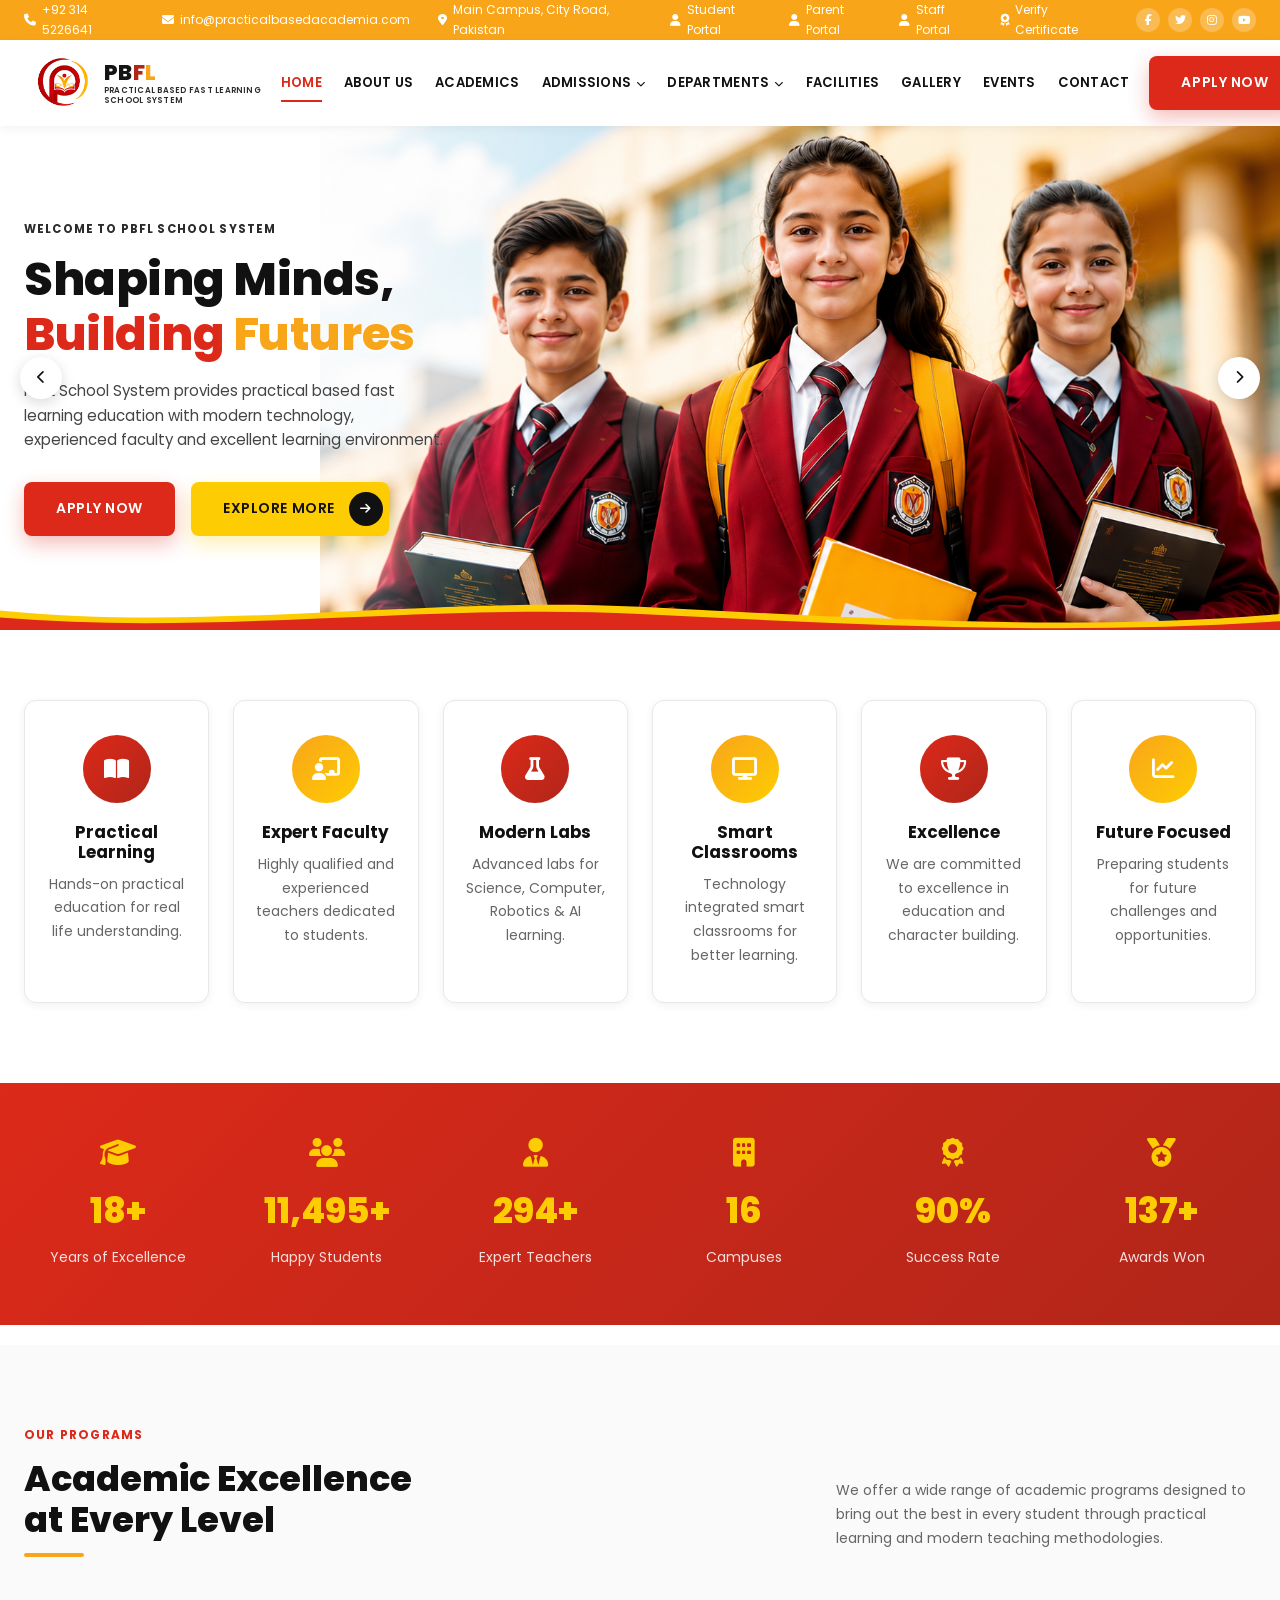
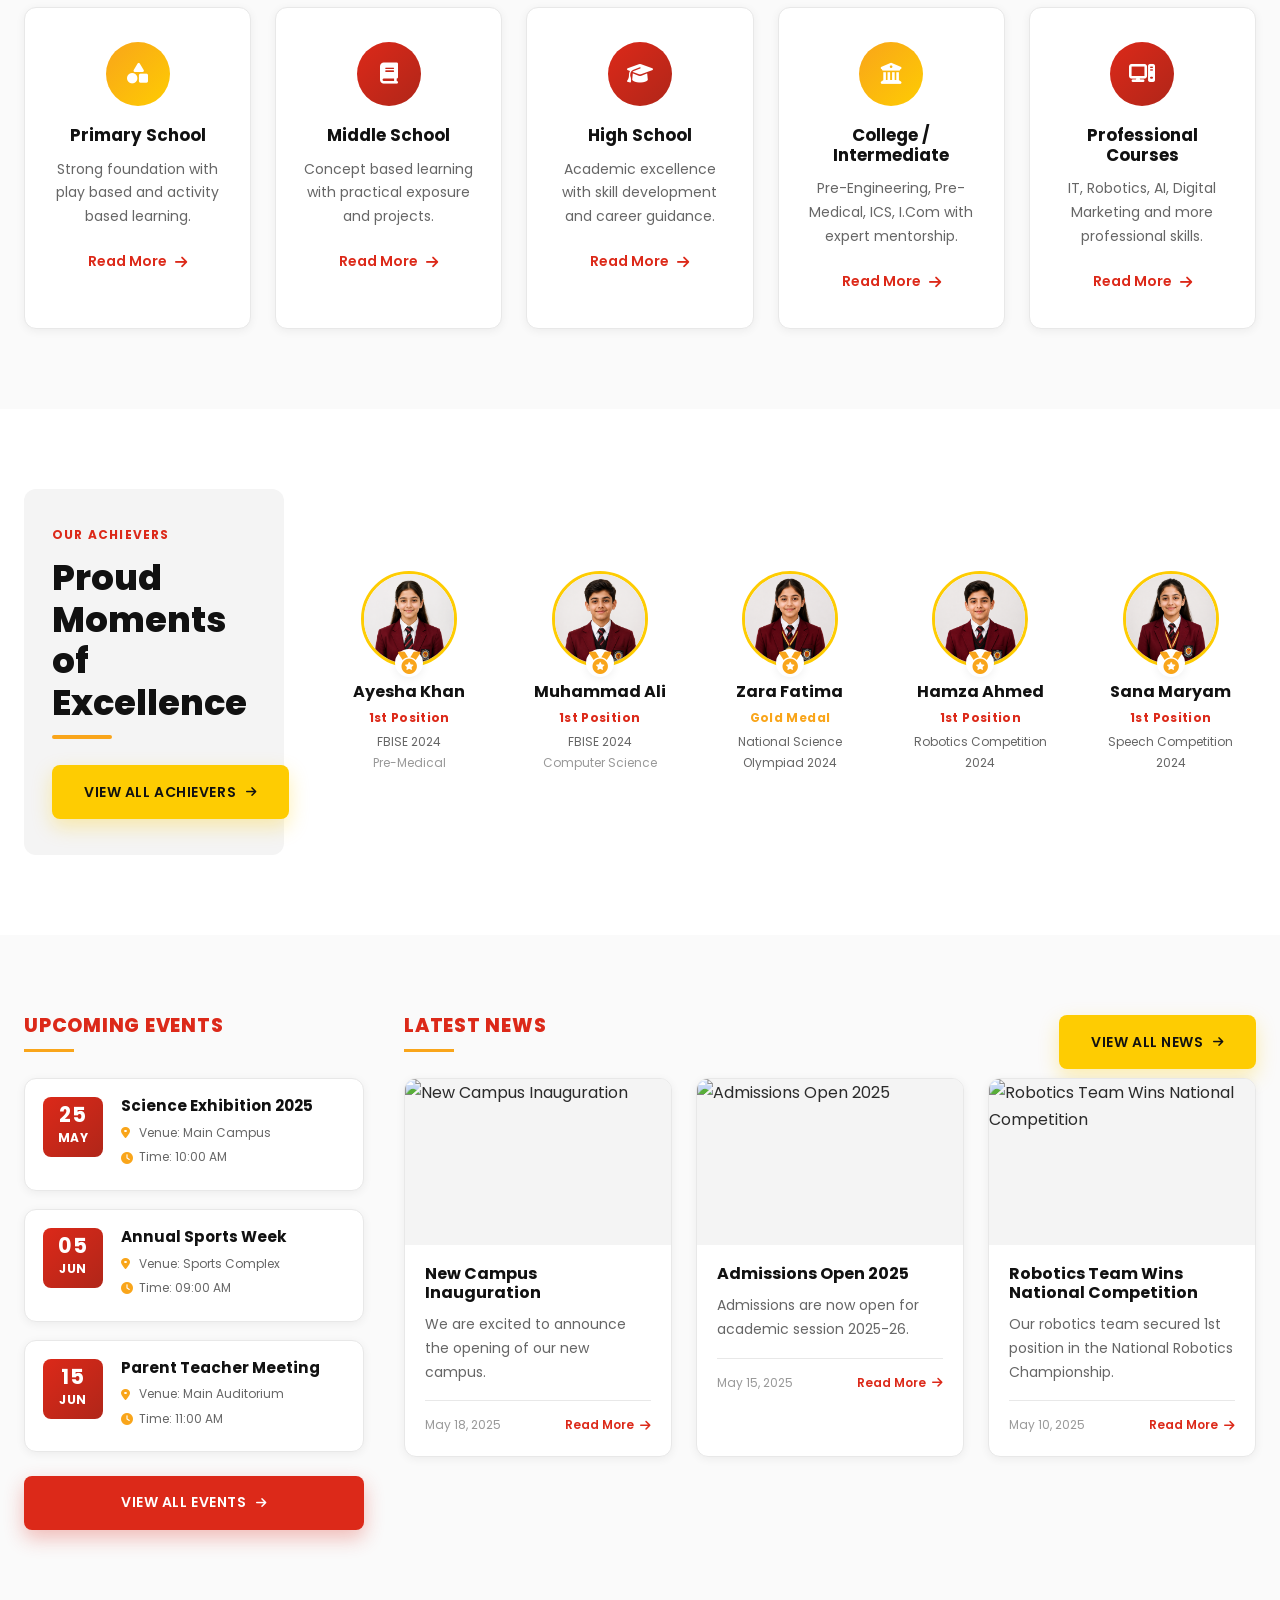
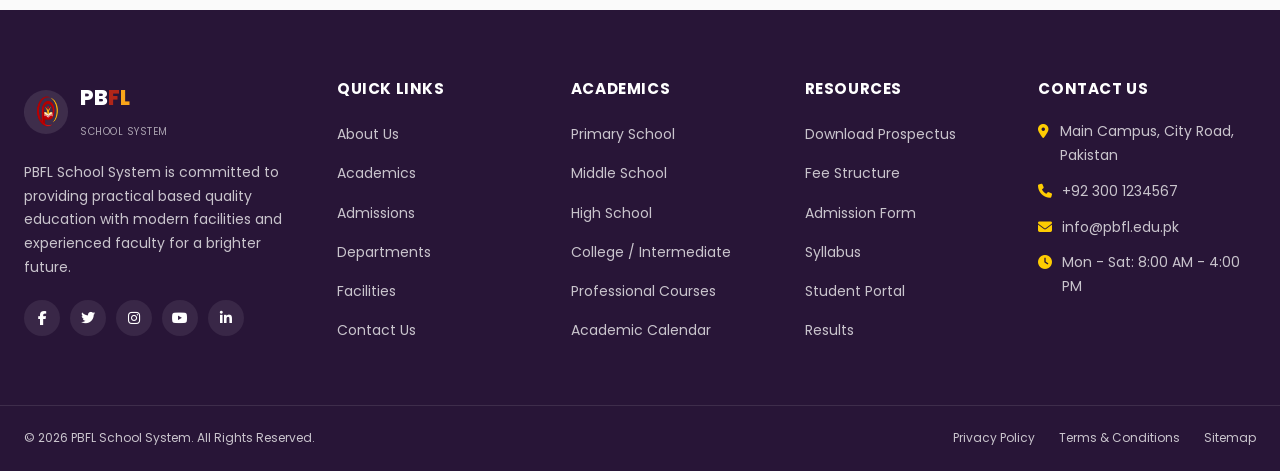
==== commit 63ca3199: "Added the pages about contact certfctae" ====
--- a/index.html
+++ b/index.html
@@ -25,8 +25,8 @@
       <div class="top-bar">
         <div class="container top-bar__inner">
           <ul class="top-bar__contact">
-            <li><i class="fa-solid fa-phone"></i> +92 300 1234567</li>
-            <li><i class="fa-solid fa-envelope"></i> info@pbfl.edu.pk</li>
+            <li><i class="fa-solid fa-phone"></i> +92 314 5226641</li>
+            <li><i class="fa-solid fa-envelope"></i>info@practicalbasedacademia.com</li>
             <li>
               <i class="fa-solid fa-location-dot"></i> Main Campus, City Road,
               Pakistan
@@ -42,6 +42,9 @@
               </li>
               <li>
                 <a href="#"><i class="fa-solid fa-user"></i> Staff Portal</a>
+              </li>
+              <li>
+                <a href="certificates.html"><i class="fa-solid fa-award"></i> Verify Certificate</a>
               </li>
             </ul>
             <ul class="top-bar__social">
@@ -72,7 +75,7 @@
 
       <nav class="navbar" id="navbar">
         <div class="container navbar__inner">
-          <a href="#" class="navbar__logo">
+          <a href="index.html" class="navbar__logo">
             <img
               src="images/logo-1.png"
               alt="PBFL School System Logo"
@@ -90,26 +93,17 @@
           </a>
 
           <ul class="navbar__menu" id="navbarMenu">
-            <li><a href="#home" class="active">HOME</a></li>
-            <li><a href="#about">ABOUT US</a></li>
-            <li class="has-dropdown">
-              <a href="#academics"
-                >ACADEMICS <i class="fa-solid fa-chevron-down"></i
-              ></a>
-              <ul class="dropdown">
-                <li><a href="#">Primary School</a></li>
-                <li><a href="#">Middle School</a></li>
-                <li><a href="#">High School</a></li>
-              </ul>
-            </li>
+            <li><a href="index.html" class="active">HOME</a></li>
+            <li><a href="about.html">ABOUT US</a></li>
+             <li><a href="#academics">ACADEMICS</a></li>
             <li class="has-dropdown">
               <a href="#admissions"
                 >ADMISSIONS <i class="fa-solid fa-chevron-down"></i
               ></a>
               <ul class="dropdown">
-                <li><a href="#">Admission Form</a></li>
-                <li><a href="#">Fee Structure</a></li>
-                <li><a href="#">Prospectus</a></li>
+                <li><a href="admission-form.html">Admission Form</a></li>
+                <li><a href="fee-structure.html">Fee Structure</a></li>
+                <li><a href="prospectus.html">Prospectus</a></li>
               </ul>
             </li>
             <li class="has-dropdown">
@@ -125,7 +119,7 @@
             <li><a href="#facilities">FACILITIES</a></li>
             <li><a href="#gallery">GALLERY</a></li>
             <li><a href="#events">EVENTS</a></li>
-            <li><a href="#contact">CONTACT</a></li>
+            <li><a href="contact.html">CONTACT</a></li>
           </ul>
 
           <a href="#admissions" class="btn btn--primary navbar__cta"
@@ -596,7 +590,7 @@
     <footer class="site-footer" id="contact">
       <div class="container site-footer__grid">
         <div class="footer-col footer-col--about">
-          <a href="#" class="footer-logo">
+          <a href="index.html" class="footer-logo">
             <img src="images/logo-1.png" alt="PBFL School System Logo" />
             <span>
               <strong
@@ -645,12 +639,12 @@
         <div class="footer-col">
           <h4>QUICK LINKS</h4>
           <ul>
-            <li><a href="#">About Us</a></li>
-            <li><a href="#">Academics</a></li>
-            <li><a href="#">Admissions</a></li>
-            <li><a href="#">Departments</a></li>
-            <li><a href="#">Facilities</a></li>
-            <li><a href="#">Contact Us</a></li>
+            <li><a href="about.html">About Us</a></li>
+            <li><a href="#academics">Academics</a></li>
+            <li><a href="#admissions">Admissions</a></li>
+            <li><a href="#departments">Departments</a></li>
+            <li><a href="#facilities">Facilities</a></li>
+            <li><a href="#contact">Contact Us</a></li>
           </ul>
         </div>
 
@@ -669,9 +663,9 @@
         <div class="footer-col">
           <h4>RESOURCES</h4>
           <ul>
-            <li><a href="#">Download Prospectus</a></li>
-            <li><a href="#">Fee Structure</a></li>
-            <li><a href="#">Admission Form</a></li>
+            <li><a href="prospectus.html">Download Prospectus</a></li>
+            <li><a href="fee-structure.html">Fee Structure</a></li>
+            <li><a href="admission-form.html">Admission Form</a></li>
             <li><a href="#">Syllabus</a></li>
             <li><a href="#">Student Portal</a></li>
             <li><a href="#">Results</a></li>
@@ -696,7 +690,7 @@
 
       <div class="site-footer__bottom">
         <div class="container site-footer__bottom-inner">
-          <p>&copy; 2025 PBFL School System. All Rights Reserved.</p>
+          <p>&copy; 2026 PBFL School System. All Rights Reserved.</p>
           <ul>
             <li><a href="#">Privacy Policy</a></li>
             <li><a href="#">Terms &amp; Conditions</a></li>
@@ -712,4 +706,4 @@
 
     <script src="script.js"></script>
   </body>
-</html>
+</html>
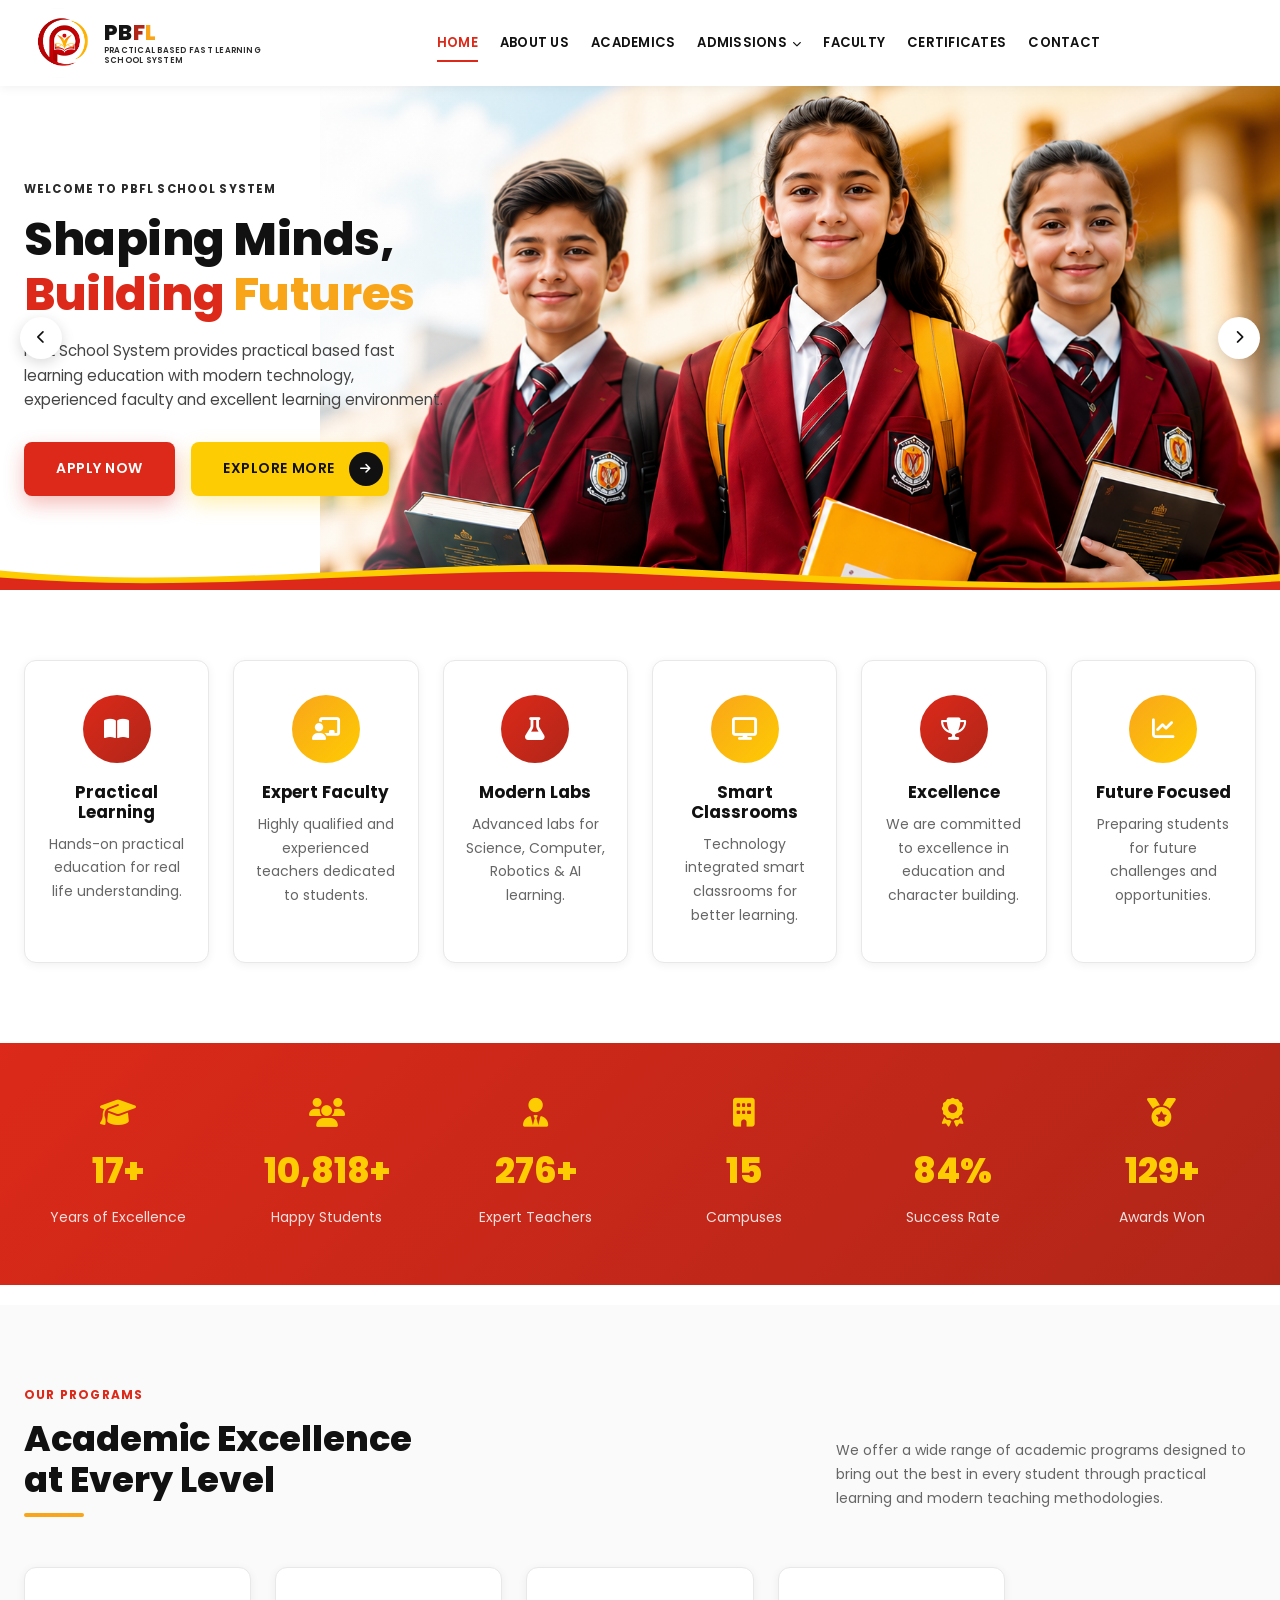
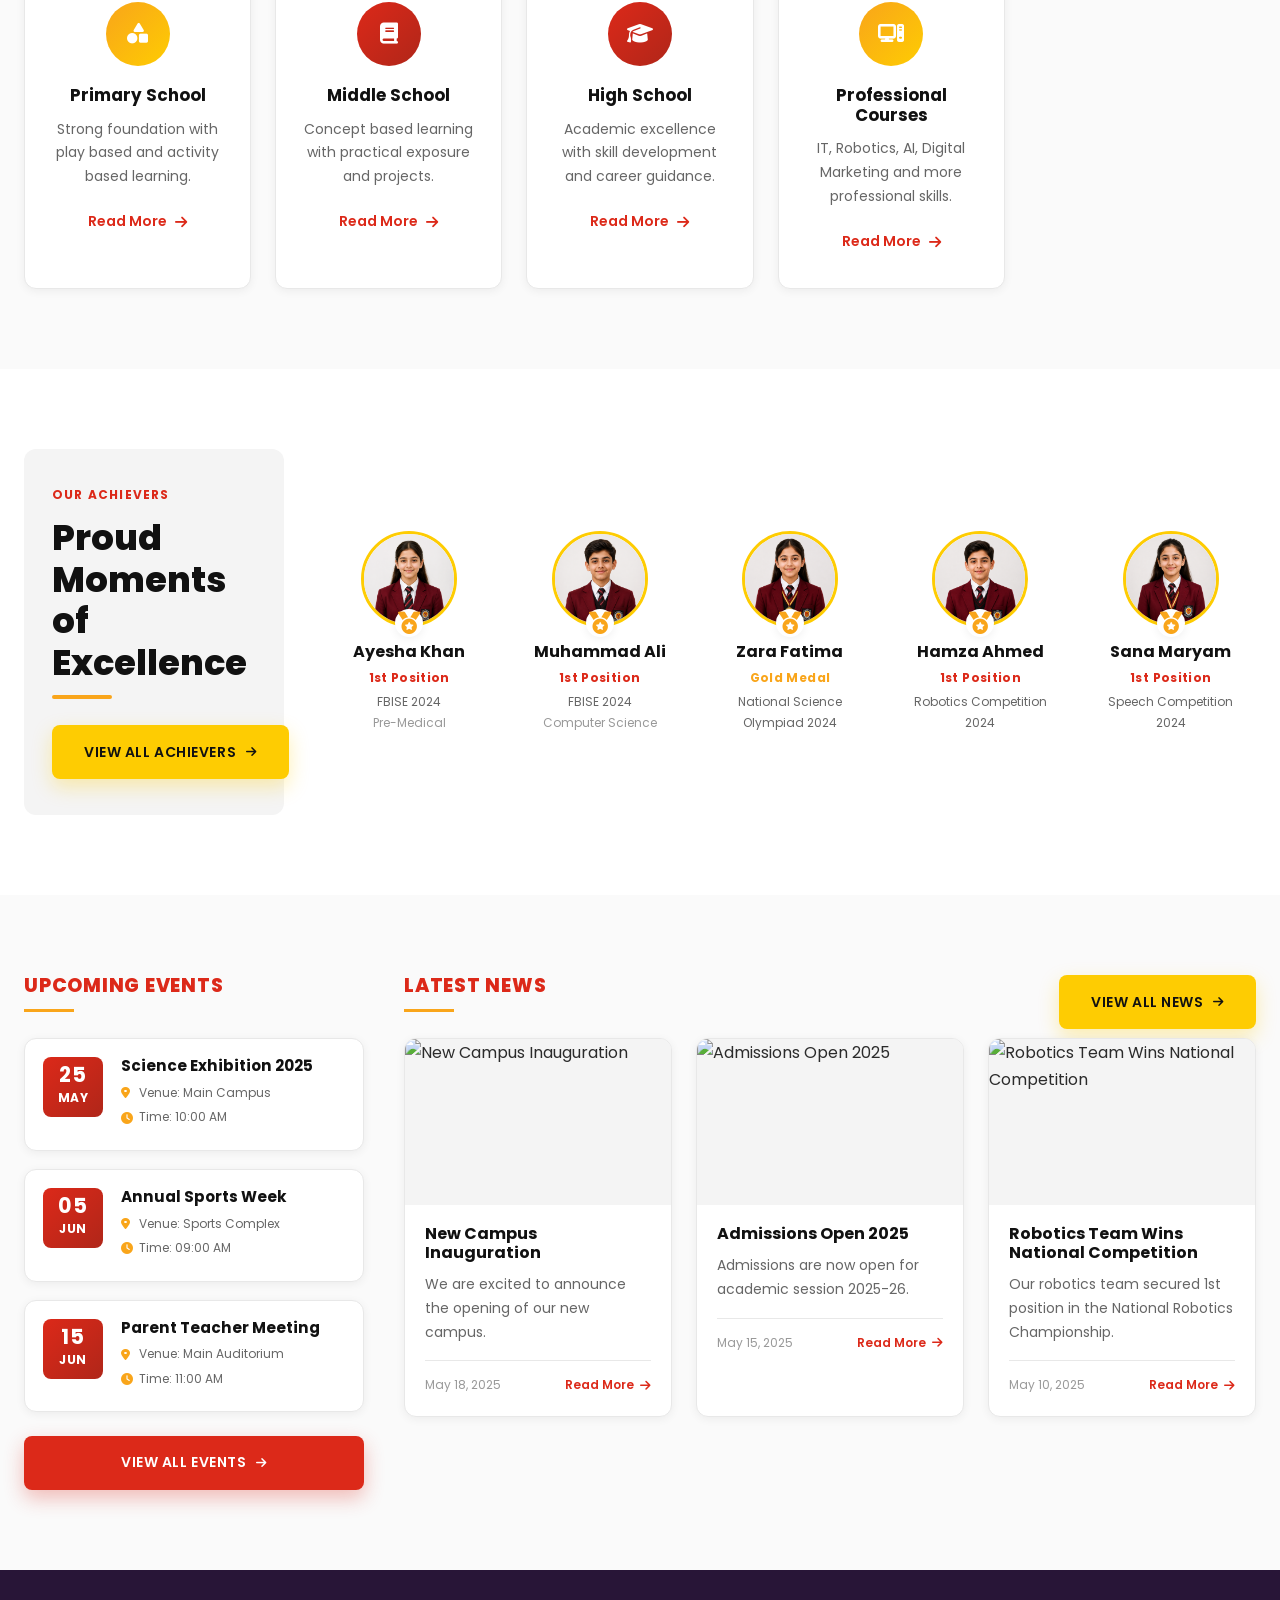
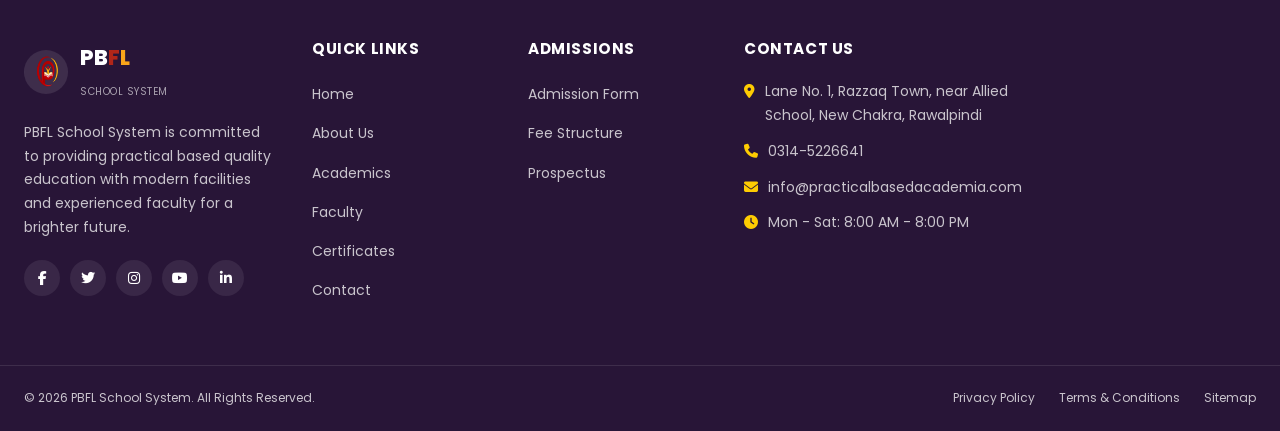
==== commit 20795955: "fix pages" ====
--- a/index.html
+++ b/index.html
@@ -22,7 +22,7 @@
   </head>
   <body>
     <header class="site-header" id="siteHeader">
-      <div class="top-bar">
+      <!-- <div class="top-bar">
         <div class="container top-bar__inner">
           <ul class="top-bar__contact">
             <li><i class="fa-solid fa-phone"></i> +92 314 5226641</li>
@@ -71,7 +71,7 @@
             </ul>
           </div>
         </div>
-      </div>
+      </div> -->
 
       <nav class="navbar" id="navbar">
         <div class="container navbar__inner">
@@ -106,25 +106,15 @@
                 <li><a href="prospectus.html">Prospectus</a></li>
               </ul>
             </li>
-            <li class="has-dropdown">
-              <a href="#departments"
-                >DEPARTMENTS <i class="fa-solid fa-chevron-down"></i
-              ></a>
-              <ul class="dropdown">
-                <li><a href="#">Science</a></li>
-                <li><a href="#">Computer</a></li>
-                <li><a href="#">Arts</a></li>
-              </ul>
-            </li>
-            <li><a href="#facilities">FACILITIES</a></li>
-            <li><a href="#gallery">GALLERY</a></li>
-            <li><a href="#events">EVENTS</a></li>
+            <li><a href="#facilities">FACULTY</a></li>
+            <li><a href="certificates.html">CERTIFICATES</a></li>
+
+            <!-- <li><a href="gallery">GALLERY</a></li> -->
+            <!-- <li><a href="#events">EVENTS</a></li> -->
             <li><a href="contact.html">CONTACT</a></li>
           </ul>
 
-          <a href="#admissions" class="btn btn--primary navbar__cta"
-            >APPLY NOW</a
-          >
+        
 
           <button
             class="navbar__toggle"
@@ -366,18 +356,6 @@
             </div>
             <div class="program-card" data-reveal>
               <div class="program-card__icon program-card__icon--gold">
-                <i class="fa-solid fa-building-columns"></i>
-              </div>
-              <h3>College / Intermediate</h3>
-              <p>
-                Pre-Engineering, Pre-Medical, ICS, I.Com with expert mentorship.
-              </p>
-              <a href="#" class="read-more"
-                >Read More <i class="fa-solid fa-arrow-right"></i
-              ></a>
-            </div>
-            <div class="program-card" data-reveal>
-              <div class="program-card__icon program-card__icon--red">
                 <i class="fa-solid fa-computer"></i>
               </div>
               <h3>Professional Courses</h3>
@@ -385,7 +363,7 @@
                 IT, Robotics, AI, Digital Marketing and more professional
                 skills.
               </p>
-              <a href="#" class="read-more"
+              <a href="certificates.html" class="read-more"
                 >Read More <i class="fa-solid fa-arrow-right"></i
               ></a>
             </div>
@@ -635,59 +613,44 @@
             </li>
           </ul>
         </div>
-
+ 
         <div class="footer-col">
           <h4>QUICK LINKS</h4>
           <ul>
+            <li><a href="index.html">Home</a></li>
             <li><a href="about.html">About Us</a></li>
             <li><a href="#academics">Academics</a></li>
-            <li><a href="#admissions">Admissions</a></li>
-            <li><a href="#departments">Departments</a></li>
-            <li><a href="#facilities">Facilities</a></li>
-            <li><a href="#contact">Contact Us</a></li>
+            <li><a href="#facilities">Faculty</a></li>
+            <li><a href="certificates.html">Certificates</a></li>
+            <li><a href="contact.html">Contact</a></li>
           </ul>
         </div>
-
+ 
         <div class="footer-col">
-          <h4>ACADEMICS</h4>
+          <h4>ADMISSIONS</h4>
           <ul>
-            <li><a href="#">Primary School</a></li>
-            <li><a href="#">Middle School</a></li>
-            <li><a href="#">High School</a></li>
-            <li><a href="#">College / Intermediate</a></li>
-            <li><a href="#">Professional Courses</a></li>
-            <li><a href="#">Academic Calendar</a></li>
+            <li><a href="admission-form.html">Admission Form</a></li>
+            <li><a href="fee-structure.html">Fee Structure</a></li>
+            <li><a href="prospectus.html">Prospectus</a></li>
           </ul>
         </div>
-
-        <div class="footer-col">
-          <h4>RESOURCES</h4>
-          <ul>
-            <li><a href="prospectus.html">Download Prospectus</a></li>
-            <li><a href="fee-structure.html">Fee Structure</a></li>
-            <li><a href="admission-form.html">Admission Form</a></li>
-            <li><a href="#">Syllabus</a></li>
-            <li><a href="#">Student Portal</a></li>
-            <li><a href="#">Results</a></li>
-          </ul>
-        </div>
-
+ 
         <div class="footer-col">
           <h4>CONTACT US</h4>
           <ul class="footer-contact">
             <li>
-              <i class="fa-solid fa-location-dot"></i> Main Campus, City Road,
-              Pakistan
-            </li>
-            <li><i class="fa-solid fa-phone"></i> +92 300 1234567</li>
-            <li><i class="fa-solid fa-envelope"></i> info@pbfl.edu.pk</li>
-            <li>
-              <i class="fa-solid fa-clock"></i> Mon - Sat: 8:00 AM - 4:00 PM
+              <i class="fa-solid fa-location-dot"></i> Lane No. 1, Razzaq Town,
+              near Allied School, New Chakra, Rawalpindi
+            </li>
+            <li><i class="fa-solid fa-phone"></i> 0314-5226641</li>
+            <li><i class="fa-solid fa-envelope"></i> info@practicalbasedacademia.com</li>
+            <li>
+              <i class="fa-solid fa-clock"></i> Mon - Sat: 8:00 AM - 8:00 PM
             </li>
           </ul>
         </div>
       </div>
-
+ 
       <div class="site-footer__bottom">
         <div class="container site-footer__bottom-inner">
           <p>&copy; 2026 PBFL School System. All Rights Reserved.</p>
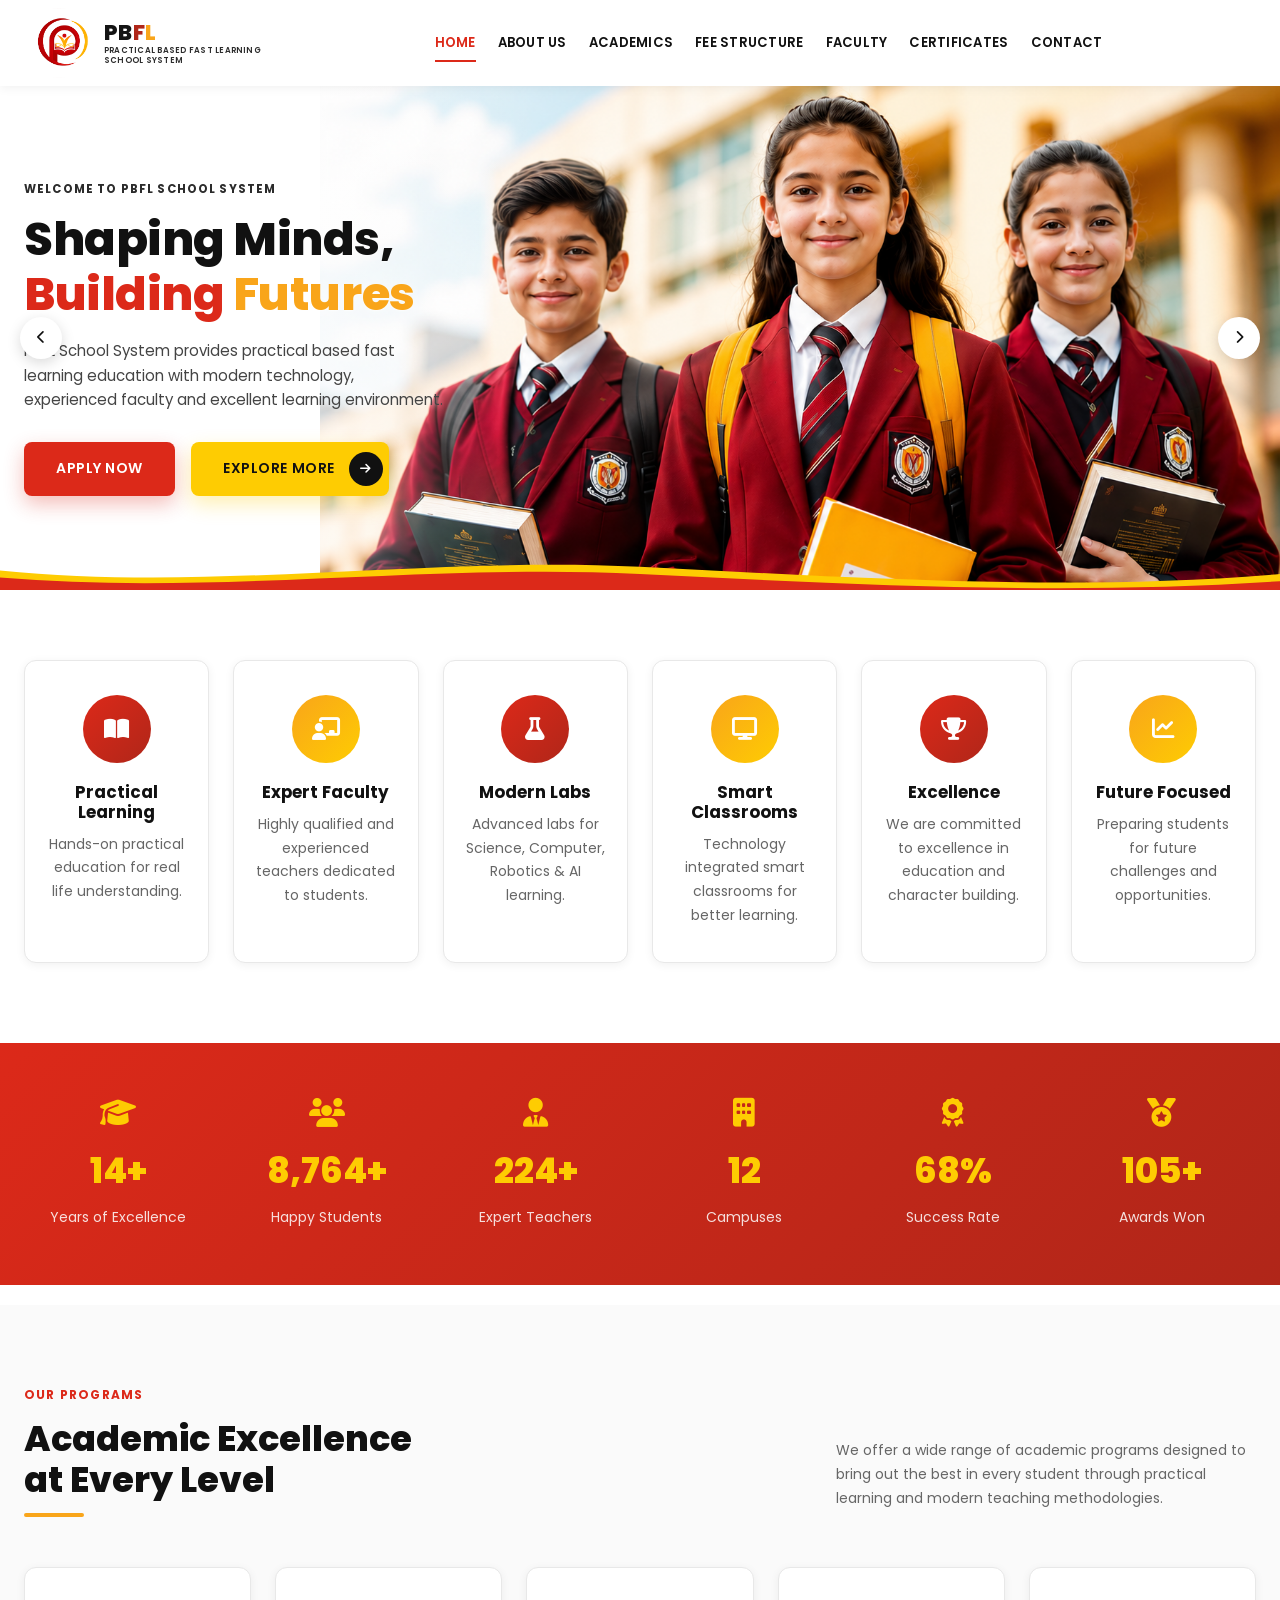
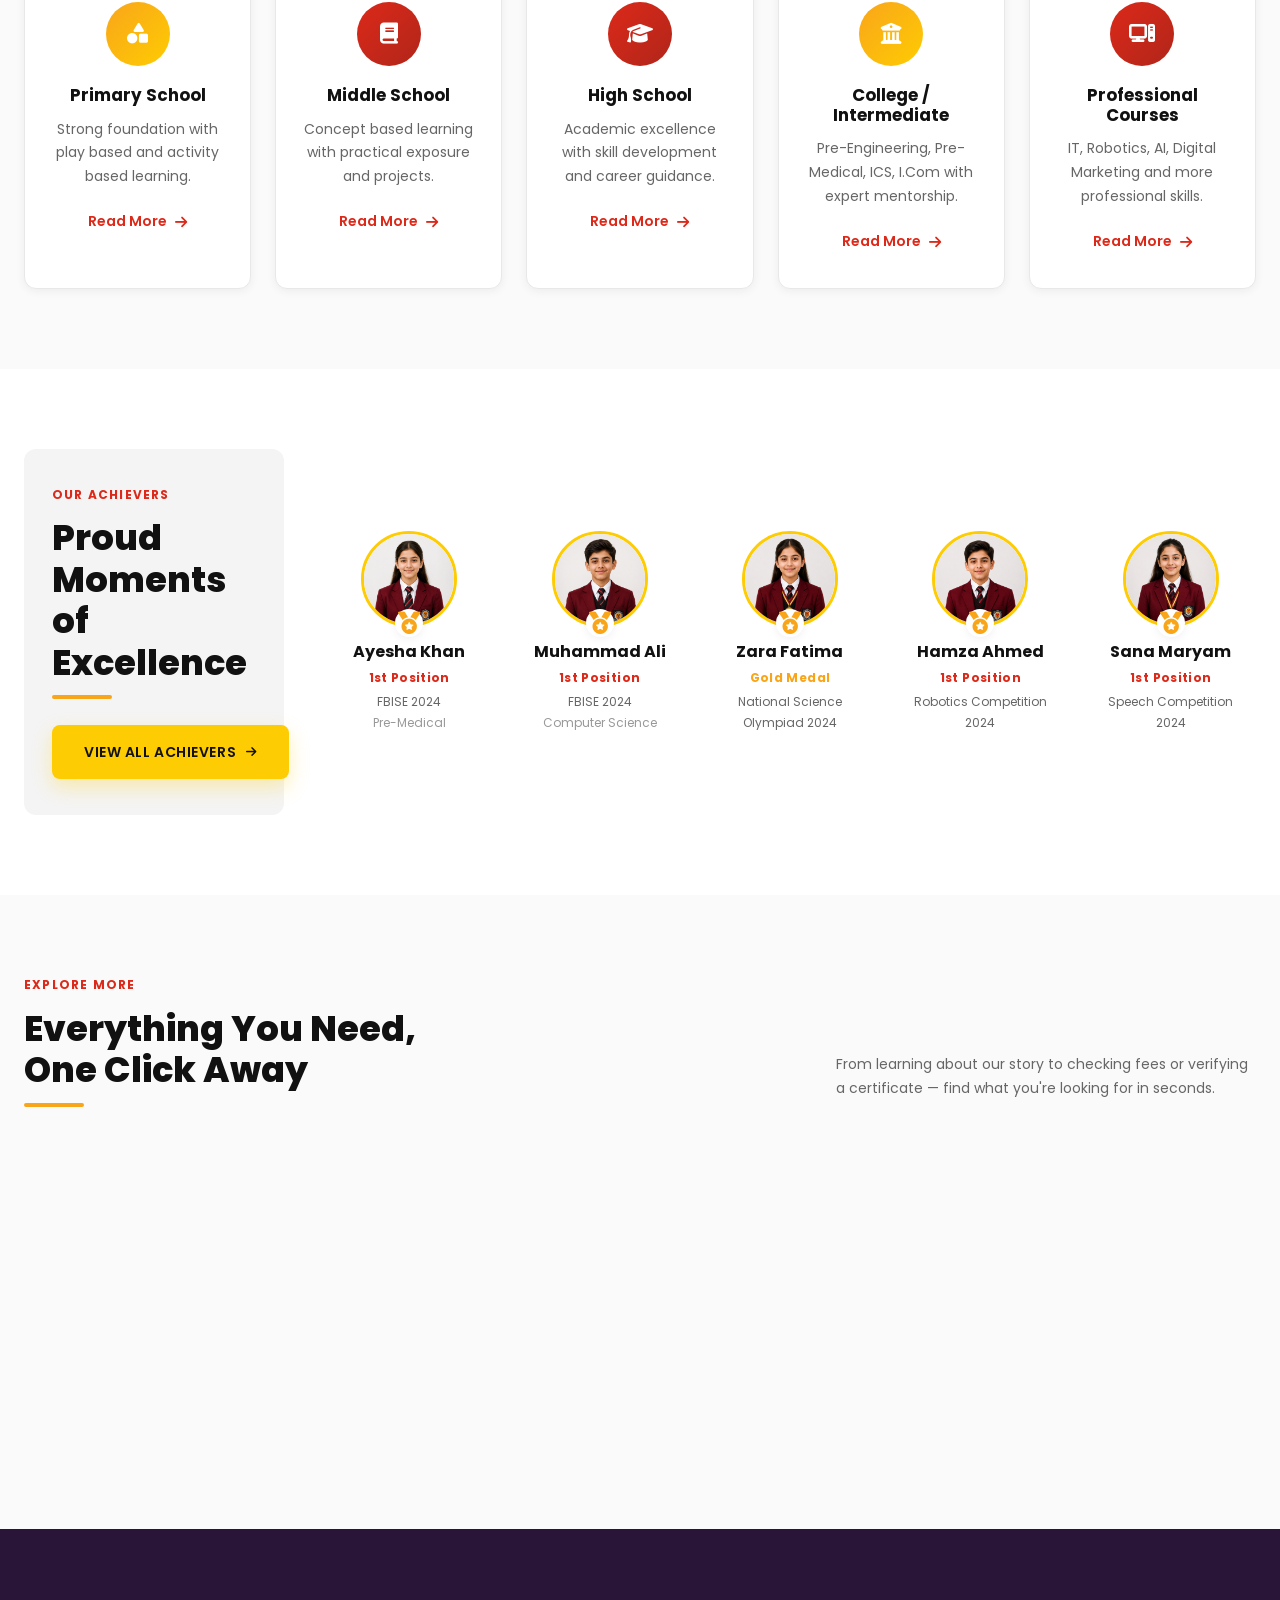
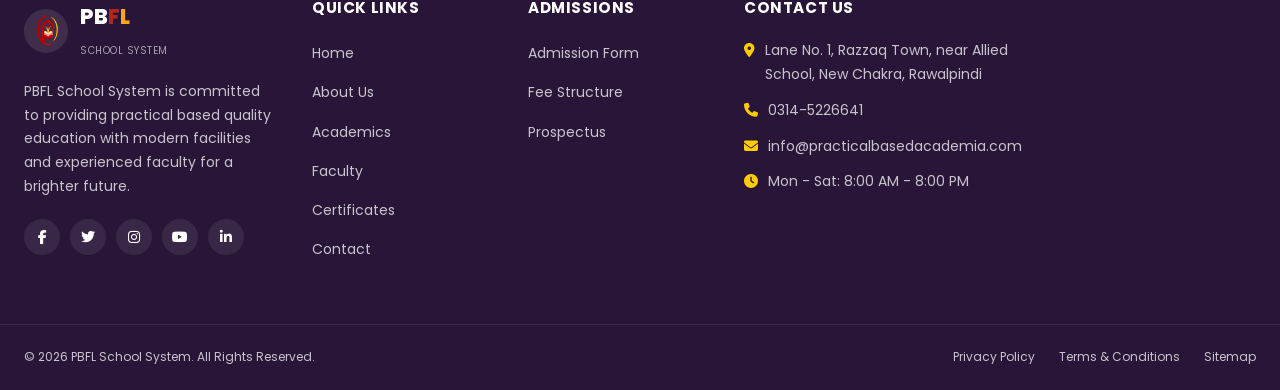
==== commit 32e7fbcf: "fix pages" ====
--- a/index.html
+++ b/index.html
@@ -19,60 +19,104 @@
       href="https://cdnjs.cloudflare.com/ajax/libs/font-awesome/6.5.1/css/all.min.css"
     />
     <link rel="stylesheet" href="style.css" />
+    <style>
+      /* ============================================================
+         EXPLORE MORE SECTION — component styles only.
+         Reuses existing tokens/utility classes from style.css
+         (.section-head, --gradient-primary, --gradient-gold, --radius,
+         --shadow, --transition, etc.) — nothing here is duplicated.
+         ============================================================ */
+      .explore{
+        padding-block: var(--section-padding);
+        background: var(--light);
+      }
+      .explore__grid{
+        display:grid;
+        grid-template-columns: repeat(4, 1fr);
+        gap:24px;
+      }
+      .explore-card{
+        display:block;
+        position:relative;
+        background:var(--white);
+        border-radius:var(--radius);
+        border:1px solid var(--border);
+        box-shadow:var(--shadow-sm);
+        padding:32px 26px;
+        overflow:hidden;
+        isolation:isolate;
+        transition:transform .4s cubic-bezier(.22,1,.36,1), box-shadow .4s ease, border-color .4s ease;
+      }
+      .explore-card::before{
+        content:"";
+        position:absolute;
+        top:0; left:0; right:0;
+        height:4px;
+        background:var(--gradient-primary);
+        transform:scaleX(0);
+        transform-origin:left;
+        transition:transform .45s cubic-bezier(.22,1,.36,1);
+      }
+      .explore-card:hover{
+        transform:translateY(-10px);
+        box-shadow:0 22px 40px rgba(2,1,1,.12);
+        border-color:transparent;
+      }
+      .explore-card:hover::before{ transform:scaleX(1); }
+
+      .explore-card__icon{
+        width:60px;
+        height:60px;
+        border-radius:var(--radius-round);
+        display:flex;
+        align-items:center;
+        justify-content:center;
+        color:var(--white);
+        font-size:1.3rem;
+        margin-bottom:20px;
+        transition:transform .5s cubic-bezier(.34,1.56,.64,1), box-shadow .4s ease;
+      }
+      .explore-card__icon--red{ background:var(--gradient-primary); }
+      .explore-card__icon--gold{ background:var(--gradient-gold); }
+      .explore-card:hover .explore-card__icon{ transform:scale(1.12) rotate(-8deg); }
+      .explore-card:hover .explore-card__icon--red{ box-shadow:0 12px 26px rgba(220,41,25,.4); }
+      .explore-card:hover .explore-card__icon--gold{ box-shadow:0 12px 26px rgba(249,165,26,.4); }
+
+      .explore-card h3{
+        font-size:1.05rem;
+        margin-bottom:10px;
+        transition:color .3s ease;
+      }
+      .explore-card:hover h3{ color:var(--primary); }
+
+      .explore-card p{
+        font-size:var(--fs-sm);
+        color:#666;
+        margin-bottom:18px;
+      }
+
+      .explore-card__link{
+        display:inline-flex;
+        align-items:center;
+        gap:8px;
+        font-weight:600;
+        font-size:var(--fs-sm);
+        color:var(--primary);
+        position:relative;
+      }
+      .explore-card__link i{ transition:transform .35s cubic-bezier(.34,1.56,.64,1); }
+      .explore-card:hover .explore-card__link i{ transform:translateX(6px); }
+
+      @media (max-width:1200px){
+        .explore__grid{ grid-template-columns:repeat(2, 1fr); }
+      }
+      @media (max-width:480px){
+        .explore__grid{ grid-template-columns:1fr; }
+      }
+    </style>
   </head>
   <body>
     <header class="site-header" id="siteHeader">
-      <!-- <div class="top-bar">
-        <div class="container top-bar__inner">
-          <ul class="top-bar__contact">
-            <li><i class="fa-solid fa-phone"></i> +92 314 5226641</li>
-            <li><i class="fa-solid fa-envelope"></i>info@practicalbasedacademia.com</li>
-            <li>
-              <i class="fa-solid fa-location-dot"></i> Main Campus, City Road,
-              Pakistan
-            </li>
-          </ul>
-          <div class="top-bar__right">
-            <ul class="top-bar__portals">
-              <li>
-                <a href="#"><i class="fa-solid fa-user"></i> Student Portal</a>
-              </li>
-              <li>
-                <a href="#"><i class="fa-solid fa-user"></i> Parent Portal</a>
-              </li>
-              <li>
-                <a href="#"><i class="fa-solid fa-user"></i> Staff Portal</a>
-              </li>
-              <li>
-                <a href="certificates.html"><i class="fa-solid fa-award"></i> Verify Certificate</a>
-              </li>
-            </ul>
-            <ul class="top-bar__social">
-              <li>
-                <a href="#" aria-label="Facebook"
-                  ><i class="fa-brands fa-facebook-f"></i
-                ></a>
-              </li>
-              <li>
-                <a href="#" aria-label="Twitter"
-                  ><i class="fa-brands fa-twitter"></i
-                ></a>
-              </li>
-              <li>
-                <a href="#" aria-label="Instagram"
-                  ><i class="fa-brands fa-instagram"></i
-                ></a>
-              </li>
-              <li>
-                <a href="#" aria-label="YouTube"
-                  ><i class="fa-brands fa-youtube"></i
-                ></a>
-              </li>
-            </ul>
-          </div>
-        </div>
-      </div> -->
-
       <nav class="navbar" id="navbar">
         <div class="container navbar__inner">
           <a href="index.html" class="navbar__logo">
@@ -95,26 +139,12 @@
           <ul class="navbar__menu" id="navbarMenu">
             <li><a href="index.html" class="active">HOME</a></li>
             <li><a href="about.html">ABOUT US</a></li>
-             <li><a href="#academics">ACADEMICS</a></li>
-            <li class="has-dropdown">
-              <a href="#admissions"
-                >ADMISSIONS <i class="fa-solid fa-chevron-down"></i
-              ></a>
-              <ul class="dropdown">
-                <li><a href="admission-form.html">Admission Form</a></li>
-                <li><a href="fee-structure.html">Fee Structure</a></li>
-                <li><a href="prospectus.html">Prospectus</a></li>
-              </ul>
-            </li>
+            <li><a href="#academics">ACADEMICS</a></li>
+            <li><a href="fee-structure.html">FEE STRUCTURE</a></li>
             <li><a href="#facilities">FACULTY</a></li>
             <li><a href="certificates.html">CERTIFICATES</a></li>
-
-            <!-- <li><a href="gallery">GALLERY</a></li> -->
-            <!-- <li><a href="#events">EVENTS</a></li> -->
             <li><a href="contact.html">CONTACT</a></li>
           </ul>
-
-        
 
           <button
             class="navbar__toggle"
@@ -356,6 +386,18 @@
             </div>
             <div class="program-card" data-reveal>
               <div class="program-card__icon program-card__icon--gold">
+                <i class="fa-solid fa-building-columns"></i>
+              </div>
+              <h3>College / Intermediate</h3>
+              <p>
+                Pre-Engineering, Pre-Medical, ICS, I.Com with expert mentorship.
+              </p>
+              <a href="#" class="read-more"
+                >Read More <i class="fa-solid fa-arrow-right"></i
+              ></a>
+            </div>
+            <div class="program-card" data-reveal>
+              <div class="program-card__icon program-card__icon--red">
                 <i class="fa-solid fa-computer"></i>
               </div>
               <h3>Professional Courses</h3>
@@ -455,110 +497,60 @@
         </div>
       </section>
 
-      <!-- Events & News -->
-      <section class="events-news" id="events">
-        <div class="container events-news__grid">
-          <div class="events-col" data-reveal>
-            <h2 class="events-col__title">UPCOMING EVENTS</h2>
-            <div class="event-item">
-              <div class="event-item__date"><span>25</span>MAY</div>
-              <div class="event-item__info">
-                <h4>Science Exhibition 2025</h4>
-                <p>
-                  <i class="fa-solid fa-location-dot"></i> Venue: Main Campus
-                </p>
-                <p><i class="fa-solid fa-clock"></i> Time: 10:00 AM</p>
-              </div>
-            </div>
-            <div class="event-item">
-              <div class="event-item__date"><span>05</span>JUN</div>
-              <div class="event-item__info">
-                <h4>Annual Sports Week</h4>
-                <p>
-                  <i class="fa-solid fa-location-dot"></i> Venue: Sports Complex
-                </p>
-                <p><i class="fa-solid fa-clock"></i> Time: 09:00 AM</p>
-              </div>
-            </div>
-            <div class="event-item">
-              <div class="event-item__date"><span>15</span>JUN</div>
-              <div class="event-item__info">
-                <h4>Parent Teacher Meeting</h4>
-                <p>
-                  <i class="fa-solid fa-location-dot"></i> Venue: Main
-                  Auditorium
-                </p>
-                <p><i class="fa-solid fa-clock"></i> Time: 11:00 AM</p>
-              </div>
-            </div>
-            <a href="#" class="btn btn--primary events-col__btn"
-              >VIEW ALL EVENTS <i class="fa-solid fa-arrow-right"></i
-            ></a>
-          </div>
-
-          <div class="news-col" data-reveal>
-            <div class="news-col__head">
-              <h2 class="news-col__title">LATEST NEWS</h2>
-              <a href="#" class="btn btn--secondary"
-                >VIEW ALL NEWS <i class="fa-solid fa-arrow-right"></i
-              ></a>
-            </div>
-
-            <div class="news-col__grid">
-              <article class="news-card">
-                <div class="news-card__image">
-                  <img src="images/news1.jpg" alt="New Campus Inauguration" />
-                </div>
-                <div class="news-card__body">
-                  <h4>New Campus Inauguration</h4>
-                  <p>
-                    We are excited to announce the opening of our new campus.
-                  </p>
-                  <div class="news-card__meta">
-                    <span>May 18, 2025</span>
-                    <a href="#"
-                      >Read More <i class="fa-solid fa-arrow-right"></i
-                    ></a>
-                  </div>
-                </div>
-              </article>
-              <article class="news-card">
-                <div class="news-card__image">
-                  <img src="images/news2.jpg" alt="Admissions Open 2025" />
-                </div>
-                <div class="news-card__body">
-                  <h4>Admissions Open 2025</h4>
-                  <p>Admissions are now open for academic session 2025-26.</p>
-                  <div class="news-card__meta">
-                    <span>May 15, 2025</span>
-                    <a href="#"
-                      >Read More <i class="fa-solid fa-arrow-right"></i
-                    ></a>
-                  </div>
-                </div>
-              </article>
-              <article class="news-card">
-                <div class="news-card__image">
-                  <img
-                    src="images/news3.jpg"
-                    alt="Robotics Team Wins National Competition"
-                  />
-                </div>
-                <div class="news-card__body">
-                  <h4>Robotics Team Wins National Competition</h4>
-                  <p>
-                    Our robotics team secured 1st position in the National
-                    Robotics Championship.
-                  </p>
-                  <div class="news-card__meta">
-                    <span>May 10, 2025</span>
-                    <a href="#"
-                      >Read More <i class="fa-solid fa-arrow-right"></i
-                    ></a>
-                  </div>
-                </div>
-              </article>
-            </div>
+      <!-- Explore More -->
+      <section class="explore" id="explore">
+        <div class="container">
+          <div class="section-head">
+            <div class="section-head__text" data-reveal>
+              <p class="section-head__eyebrow">EXPLORE MORE</p>
+              <h2 class="section-head__title">
+                Everything You Need,<br />One Click Away
+              </h2>
+            </div>
+            <p class="section-head__desc" data-reveal>
+              From learning about our story to checking fees or verifying a
+              certificate — find what you're looking for in seconds.
+            </p>
+          </div>
+
+          <div class="explore__grid">
+
+            <a href="about.html" class="explore-card" data-reveal>
+              <div class="explore-card__icon explore-card__icon--red">
+                <i class="fa-solid fa-people-group"></i>
+              </div>
+              <h3>About Us</h3>
+              <p>Our mission, values, and the people behind PBFL School System.</p>
+              <span class="explore-card__link">Learn More <i class="fa-solid fa-arrow-right"></i></span>
+            </a>
+
+            <a href="fee-structure.html" class="explore-card" data-reveal>
+              <div class="explore-card__icon explore-card__icon--gold">
+                <i class="fa-solid fa-file-invoice-dollar"></i>
+              </div>
+              <h3>Fee Structure</h3>
+              <p>Transparent, semester-based fees with flexible installment plans.</p>
+              <span class="explore-card__link">View Fees <i class="fa-solid fa-arrow-right"></i></span>
+            </a>
+
+            <a href="certificates.html" class="explore-card" data-reveal>
+              <div class="explore-card__icon explore-card__icon--red">
+                <i class="fa-solid fa-award"></i>
+              </div>
+              <h3>Certificate Verification</h3>
+              <p>Search, view, and download any student's course certificate.</p>
+              <span class="explore-card__link">Verify Now <i class="fa-solid fa-arrow-right"></i></span>
+            </a>
+
+            <a href="contact.html" class="explore-card" data-reveal>
+              <div class="explore-card__icon explore-card__icon--gold">
+                <i class="fa-solid fa-headset"></i>
+              </div>
+              <h3>Contact Us</h3>
+              <p>Reach our admissions team, get directions, or send a message.</p>
+              <span class="explore-card__link">Get in Touch <i class="fa-solid fa-arrow-right"></i></span>
+            </a>
+
           </div>
         </div>
       </section>
@@ -613,7 +605,7 @@
             </li>
           </ul>
         </div>
- 
+
         <div class="footer-col">
           <h4>QUICK LINKS</h4>
           <ul>
@@ -625,7 +617,7 @@
             <li><a href="contact.html">Contact</a></li>
           </ul>
         </div>
- 
+
         <div class="footer-col">
           <h4>ADMISSIONS</h4>
           <ul>
@@ -634,7 +626,7 @@
             <li><a href="prospectus.html">Prospectus</a></li>
           </ul>
         </div>
- 
+
         <div class="footer-col">
           <h4>CONTACT US</h4>
           <ul class="footer-contact">
@@ -650,7 +642,7 @@
           </ul>
         </div>
       </div>
- 
+
       <div class="site-footer__bottom">
         <div class="container site-footer__bottom-inner">
           <p>&copy; 2026 PBFL School System. All Rights Reserved.</p>
